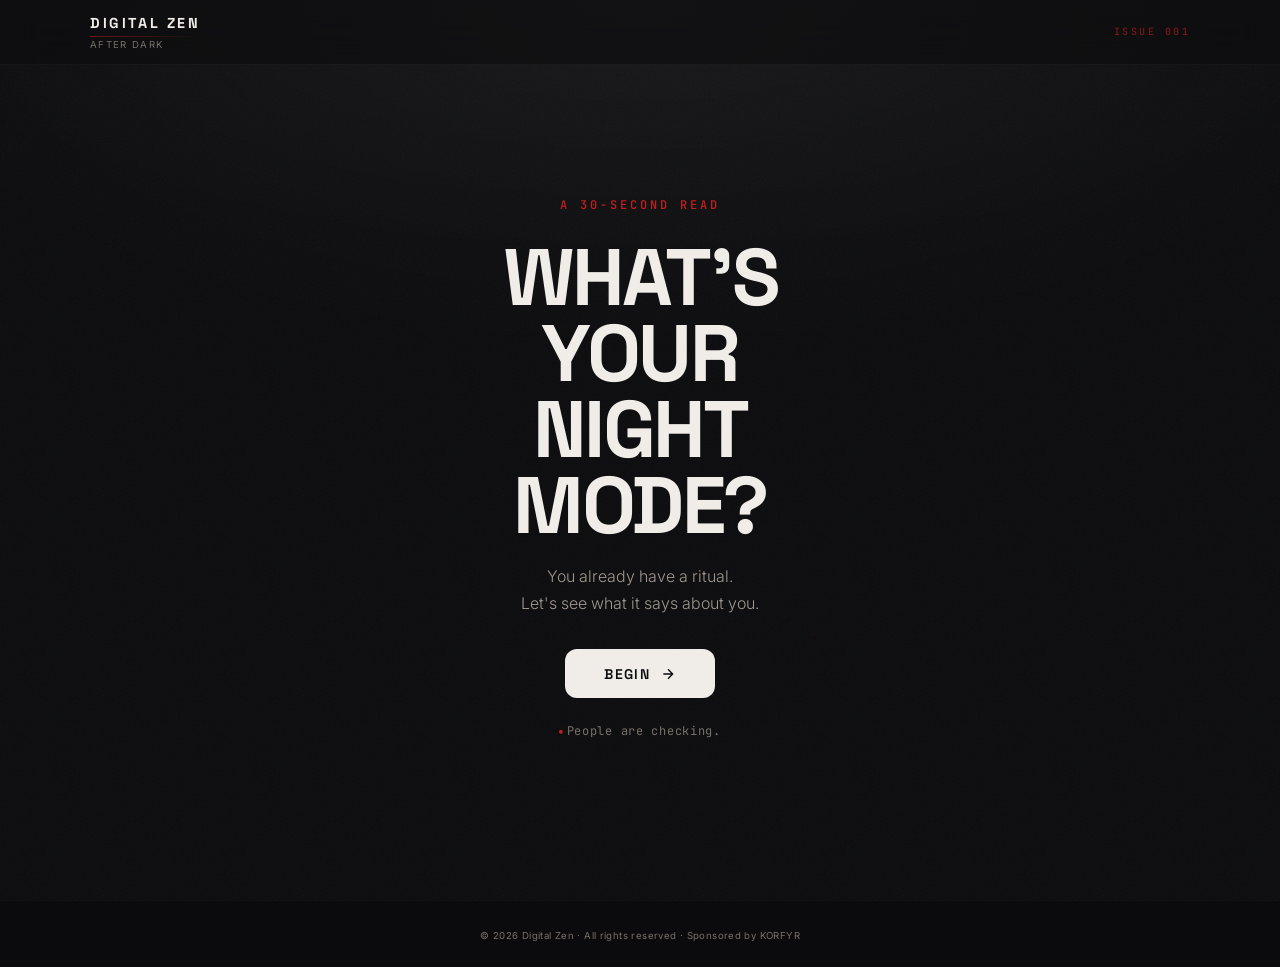
==== index.html @ a6d0026f "Fix missing Begin button on reset and center result body text Bug 1 (Begin button disappears): Click" ====
<!DOCTYPE html>
<html lang="en">
<head>
  <meta charset="UTF-8" />
  <meta name="viewport" content="width=device-width, initial-scale=1.0" />
  <title>Digital Zen — What's Your Night Mode?</title>
  <meta name="description" content="A 30-second read. You already have a ritual. Let's see what it says about you." />
  <meta name="robots" content="index, follow" />

  <meta property="og:title" content="What's Your Night Mode?" />
  <meta property="og:description" content="A 30-second read. You already have a ritual. Let's see what it says about you." />
  <meta property="og:url" content="https://digitalzen.cloud" />
  <meta property="og:type" content="website" />
  <meta property="og:image" content="https://digitalzen.cloud/og-image.png" />
  <meta property="og:image:width" content="1200" />
  <meta property="og:image:height" content="630" />
  <meta property="og:image:type" content="image/png" />
  <meta property="og:site_name" content="Digital Zen" />

  <meta name="twitter:card" content="summary_large_image" />
  <meta name="twitter:title" content="What's Your Night Mode?" />
  <meta name="twitter:description" content="A 30-second read." />
  <meta name="twitter:image" content="https://digitalzen.cloud/og-image.png" />

  <link rel="icon" type="image/svg+xml" href="favicon.svg" />

  <link rel="preconnect" href="https://fonts.googleapis.com" />
  <link rel="preconnect" href="https://fonts.gstatic.com" crossorigin />
  <link href="https://fonts.googleapis.com/css2?family=JetBrains+Mono:wght@400;500&family=Space+Grotesk:wght@400;500;600;700&family=Inter:wght@300;400;500;600&display=swap" rel="stylesheet" />

  <link rel="stylesheet" href="style.css?v=5" />
</head>
<body>

  <canvas id="ambientBg" class="ambient-canvas" aria-hidden="true"></canvas>
  <canvas id="particleBg" class="particle-canvas" aria-hidden="true"></canvas>

  <noscript>
    <div style="background:#0c0c0e;color:#f0ede8;min-height:100vh;display:flex;align-items:center;justify-content:center;flex-direction:column;font-family:sans-serif;text-align:center;padding:2rem;">
      <p style="font-size:0.6rem;letter-spacing:0.3em;text-transform:uppercase;color:rgba(196,30,30,0.7);margin-bottom:1.5rem;">A 30-Second Read</p>
      <h1 style="font-size:2.5rem;font-weight:700;line-height:1;margin-bottom:1rem;text-transform:uppercase;letter-spacing:-0.02em;">WHAT'S YOUR NIGHT MODE?</h1>
      <p style="color:#8a8680;font-size:0.9rem;">Please enable JavaScript to take the quiz.</p>
    </div>
  </noscript>

  <!-- Nav -->
  <nav class="nav" role="banner">
    <div class="nav__inner">
      <a class="nav__brand" id="navBrand" href="#" aria-label="Restart quiz">
        <span class="nav__logo">DIGITAL ZEN</span>
        <span class="nav__tagline">After Dark</span>
      </a>
      <span class="nav__issue">Issue 001</span>
    </div>
  </nav>

  <!-- Sticky result header (outside quiz to avoid transform containing block) -->
  <div class="result-sticky" id="resultSticky" aria-hidden="true">
    <span class="result-sticky__name" id="stickyName"></span>
    <button class="result-sticky__share" id="stickyShare" type="button" aria-label="Share">
      <svg width="14" height="14" viewBox="0 0 24 24" fill="none" stroke="currentColor" stroke-width="2"><path d="M4 12v8a2 2 0 002 2h12a2 2 0 002-2v-8"/><polyline points="16 6 12 2 8 6"/><line x1="12" y1="2" x2="12" y2="15"/></svg>
    </button>
  </div>

  <!-- Quiz Container -->
  <main class="quiz" id="quiz">

    <!-- Boot scan-line (fires on BEGIN / FIND OUT transition) -->
    <div class="scan-line" id="scanLine" aria-hidden="true"></div>

    <!-- KORFYR shutdown overlay (fades to black on outbound click) -->
    <div class="korfyr-shutdown" id="korfyrShutdown" aria-hidden="true"></div>

    <!-- Friend Splash -->
    <section class="screen screen--splash" data-screen="splash">
      <div class="screen__ambient screen__ambient--splash" aria-hidden="true"></div>
      <div class="splash__rings" aria-hidden="true">
        <div class="splash__ring splash__ring--1"></div>
        <div class="splash__ring splash__ring--2"></div>
        <div class="splash__ring splash__ring--3"></div>
      </div>
      <div class="screen__inner">
        <span class="screen__label">Your friend's result</span>
        <span class="splash__freq-tag" id="splashFreqTag"></span>
        <h2 class="splash__archetype" id="splashArchetype">The Architect</h2>
        <span class="splash__rarity" id="splashRarity"></span>
        <p class="splash__sub">What's <em>yours</em>?</p>
        <button class="btn btn--primary btn--pulse" id="splashBtn" type="button">
          <span>Find Out</span>
          <svg width="16" height="16" viewBox="0 0 24 24" fill="none" stroke="currentColor" stroke-width="2" aria-hidden="true"><path d="M5 12h14M12 5l7 7-7 7"/></svg>
        </button>
      </div>
    </section>

    <!-- Intro Screen -->
    <section class="screen screen--intro active" data-screen="intro">
      <div class="screen__ambient" aria-hidden="true"></div>
      <div class="screen__inner">
        <span class="screen__label">A 30-Second Read</span>
        <h1 class="screen__title">WHAT'S YOUR<br />NIGHT MODE?</h1>
        <p class="screen__subtitle">
          You already have a ritual.<br />
          Let's see what it says about you.
        </p>
        <button class="btn btn--primary btn--pulse" id="startBtn" type="button">
          <span>Begin</span>
          <svg width="16" height="16" viewBox="0 0 24 24" fill="none" stroke="currentColor" stroke-width="2" aria-hidden="true"><path d="M5 12h14M12 5l7 7-7 7"/></svg>
        </button>
        <span class="screen__proof">People are checking.</span>
      </div>
    </section>

    <!-- Q1 -->
    <section class="screen screen--q" data-screen="q1">
      <div class="screen__ambient screen__ambient--q1" aria-hidden="true"></div>
      <div class="screen__inner">
        <div class="progress" aria-label="Question 1 of 4">
          <div class="progress__bar"><div class="progress__fill" style="width: 25%"></div></div>
          <span class="progress__label">1 / 4</span>
        </div>
        <h2 class="question">When does your night start?</h2>
        <div class="options" data-question="hour">
          <button class="option" data-trait="precision" type="button">
            <span class="option__text">10 PM</span>
            <span class="option__sub">Early. Deliberate.</span>
          </button>
          <button class="option" data-trait="stillness" type="button">
            <span class="option__text">Midnight</span>
            <span class="option__sub">When the clock resets.</span>
          </button>
          <button class="option" data-trait="kinetic" type="button">
            <span class="option__text">2 AM</span>
            <span class="option__sub">When everyone else is done.</span>
          </button>
          <button class="option" data-trait="generative" type="button">
            <span class="option__text">When something shifts</span>
            <span class="option__sub">No schedule. Just instinct.</span>
          </button>
        </div>
      </div>
    </section>

    <!-- Q2 -->
    <section class="screen screen--q" data-screen="q2">
      <div class="screen__ambient screen__ambient--q2" aria-hidden="true"></div>
      <div class="screen__inner">
        <div class="progress" aria-label="Question 2 of 4">
          <button class="back-btn" type="button" aria-label="Go back">
            <svg width="14" height="14" viewBox="0 0 24 24" fill="none" stroke="currentColor" stroke-width="2"><path d="M19 12H5M12 19l-7-7 7-7"/></svg>
          </button>
          <div class="progress__bar"><div class="progress__fill" style="width: 50%"></div></div>
          <span class="progress__label">2 / 4</span>
        </div>
        <h2 class="question">Pick your setting.</h2>
        <div class="options" data-question="setting">
          <button class="option" data-trait="precision" type="button">
            <span class="option__text">Headphones. Door locked.</span>
            <span class="option__sub">Control the inputs.</span>
          </button>
          <button class="option" data-trait="stillness" type="button">
            <span class="option__text">Outside. Just the air.</span>
            <span class="option__sub">Nothing between you and it.</span>
          </button>
          <button class="option" data-trait="kinetic" type="button">
            <span class="option__text">Moving. Doesn't matter where.</span>
            <span class="option__sub">Stillness isn't the move.</span>
          </button>
          <button class="option" data-trait="generative" type="button">
            <span class="option__text">Counter. Hands busy.</span>
            <span class="option__sub">You think by making.</span>
          </button>
        </div>
      </div>
    </section>

    <!-- Q3 -->
    <section class="screen screen--q" data-screen="q3">
      <div class="screen__ambient screen__ambient--q3" aria-hidden="true"></div>
      <div class="screen__inner">
        <div class="progress" aria-label="Question 3 of 4">
          <button class="back-btn" type="button" aria-label="Go back">
            <svg width="14" height="14" viewBox="0 0 24 24" fill="none" stroke="currentColor" stroke-width="2"><path d="M19 12H5M12 19l-7-7 7-7"/></svg>
          </button>
          <div class="progress__bar"><div class="progress__fill" style="width: 75%"></div></div>
          <span class="progress__label">3 / 4</span>
        </div>
        <h2 class="question">What anchors your ritual?</h2>
        <div class="options" data-question="driver">
          <button class="option" data-trait="precision" type="button">
            <span class="option__text">The thing you chose before the night started.</span>
            <span class="option__sub">It wasn't random.</span>
          </button>
          <button class="option" data-trait="generative" type="button">
            <span class="option__text">Something in your hands.</span>
            <span class="option__sub">Physical. Grounding.</span>
          </button>
          <button class="option" data-trait="stillness" type="button">
            <span class="option__text">The first moment alone.</span>
            <span class="option__sub">That's when it starts.</span>
          </button>
          <button class="option" data-trait="kinetic" type="button">
            <span class="option__text">Nothing. Just the moment.</span>
            <span class="option__sub">You are the ritual.</span>
          </button>
        </div>
      </div>
    </section>

    <!-- Q4 -->
    <section class="screen screen--q" data-screen="q4">
      <div class="screen__ambient screen__ambient--q4" aria-hidden="true"></div>
      <div class="screen__inner">
        <div class="progress" aria-label="Question 4 of 4">
          <button class="back-btn" type="button" aria-label="Go back">
            <svg width="14" height="14" viewBox="0 0 24 24" fill="none" stroke="currentColor" stroke-width="2"><path d="M19 12H5M12 19l-7-7 7-7"/></svg>
          </button>
          <div class="progress__bar"><div class="progress__fill" style="width: 100%"></div></div>
          <span class="progress__label">4 / 4</span>
        </div>
        <h2 class="question">What stays with you?</h2>
        <div class="options" data-question="stays">
          <button class="option" data-trait="precision" type="button">
            <span class="option__text">The album you picked perfectly.</span>
            <span class="option__sub">Not a single skip.</span>
          </button>
          <button class="option" data-trait="stillness" type="button">
            <span class="option__text">The moment before you went back in.</span>
            <span class="option__sub">That was the whole point.</span>
          </button>
          <button class="option" data-trait="kinetic" type="button">
            <span class="option__text">The road. No destination.</span>
            <span class="option__sub">You still don't know where you went.</span>
          </button>
          <button class="option" data-trait="generative" type="button">
            <span class="option__text">The thing you made at 2 AM.</span>
            <span class="option__sub">Nobody asked for it.</span>
          </button>
        </div>
      </div>
    </section>

    <!-- Analyzing Interstitial -->
    <section class="screen screen--analyzing" data-screen="analyzing">
      <div class="screen__ambient" aria-hidden="true"></div>
      <div class="analyzing" id="analyzingRoot">
        <div class="az__phase az__phase--scan" id="azPhaseScan">
          <span class="az__pct" id="azPct">0</span>
          <div class="az__bar"><div class="az__bar-fill" id="azBarFill"></div></div>
          <span class="az__status" id="azStatus">Reading frequency</span>
        </div>
        <div class="az__phase az__phase--traits" id="azPhaseTraits">
          <div class="az__trait-grid" id="azTraitGrid"></div>
        </div>
        <div class="az__phase az__phase--lock" id="azPhaseLock">
          <span class="az__lock-label">Match found</span>
          <span class="az__lock-name" id="azLockName"></span>
        </div>
      </div>
    </section>

    <!-- Result Screen -->
    <section class="screen screen--result" data-screen="result">
      <div class="screen__ambient screen__ambient--result" aria-hidden="true"></div>
      <div class="result">
        <div class="result__reveal">
          <span class="result__label">Your Night Mode</span>
          <h2 class="result__archetype" id="resultArchetype"></h2>
          <div class="result__freq-tag" id="resultFreqTag"></div>
          <div class="result__freq">
            <span class="result__freq-label">Frequency</span>
            <div class="result__freq-bar"><div class="result__freq-fill" id="resultFreq"></div></div>
          </div>
        </div>

        <div class="result__share">
          <!-- Enhancement 1: Animated share preview mockup — plays briefly then fades -->
          <div class="share-preview" id="sharePreview" aria-hidden="true">
            <div class="share-preview__card">
              <div class="share-preview__img" id="sharePreviewImg"></div>
              <div class="share-preview__meta">
                <span class="share-preview__title" id="sharePreviewTitle"></span>
                <span class="share-preview__url">digitalzen.cloud</span>
              </div>
            </div>
          </div>

          <!-- Rarity above button — psychological primer: exclusivity primes the share impulse -->
          <span class="result__rarity" id="resultRarity"></span>
          <span class="result__rarity-basis" id="rarityBasis"></span>
          <p class="result__comparison" id="resultComparison"></p>

          <!-- Live share count — Enhancement 4, shown once > 500 shares -->
          <span class="result__share-count" id="shareCount"></span>
          <span class="result__share-social" id="shareSocialProof"></span>

          <!-- Primary share CTA -->
          <button class="btn btn--share" id="shareBtn" type="button">
            <svg width="16" height="16" viewBox="0 0 24 24" fill="none" stroke="currentColor" stroke-width="2" aria-hidden="true"><path d="M4 12v8a2 2 0 002 2h12a2 2 0 002-2v-8"/><polyline points="16 6 12 2 8 6"/><line x1="12" y1="2" x2="12" y2="15"/></svg>
            <span>Share Your Result</span>
          </button>

          <!-- Post-share feedback -->
          <span class="result__copied" id="copiedMsg">Copied. Send it.</span>
          <span class="result__nudge" id="shareNudge"></span>

          <!-- Platform shortcuts — one-tap to specific networks -->
          <div class="share__pills" id="sharePills">
            <a class="share__pill" id="shareX" href="#" target="_blank" rel="noopener noreferrer" aria-label="Share on X">
              <svg width="12" height="12" viewBox="0 0 24 24" fill="currentColor" aria-hidden="true"><path d="M18.244 2.25h3.308l-7.227 8.26 8.502 11.24H16.17l-4.714-6.231-5.401 6.231H2.744l7.73-8.835L1.254 2.25H8.08l4.253 5.622zm-1.161 17.52h1.833L7.084 4.126H5.117z"/></svg>
              <span>X</span>
            </a>
            <a class="share__pill" id="shareFb" href="#" target="_blank" rel="noopener noreferrer" aria-label="Share on Facebook">
              <svg width="12" height="12" viewBox="0 0 24 24" fill="currentColor" aria-hidden="true"><path d="M18 2h-3a5 5 0 00-5 5v3H7v4h3v8h4v-8h3l1-4h-4V7a1 1 0 011-1h3z"/></svg>
              <span>Facebook</span>
            </a>
            <!-- Enhancement 7: WhatsApp — rendered by JS on mobile only -->
            <a class="share__pill share__pill--wa" id="shareWa" href="#" target="_blank" rel="noopener noreferrer" aria-label="Share on WhatsApp" style="display:none">
              <svg width="12" height="12" viewBox="0 0 24 24" fill="currentColor" aria-hidden="true"><path d="M17.472 14.382c-.297-.149-1.758-.867-2.03-.967-.273-.099-.471-.148-.67.15-.197.297-.767.966-.94 1.164-.173.199-.347.223-.644.075-.297-.15-1.255-.463-2.39-1.475-.883-.788-1.48-1.761-1.653-2.059-.173-.297-.018-.458.13-.606.134-.133.298-.347.446-.52.149-.174.198-.298.298-.497.099-.198.05-.371-.025-.52-.075-.149-.669-1.612-.916-2.207-.242-.579-.487-.5-.669-.51-.173-.008-.371-.01-.57-.01-.198 0-.52.074-.792.372-.272.297-1.04 1.016-1.04 2.479 0 1.462 1.065 2.875 1.213 3.074.149.198 2.096 3.2 5.077 4.487.709.306 1.262.489 1.694.625.712.227 1.36.195 1.871.118.571-.085 1.758-.719 2.006-1.413.248-.694.248-1.289.173-1.413-.074-.124-.272-.198-.57-.347m-5.421 7.403h-.004a9.87 9.87 0 01-5.031-1.378l-.361-.214-3.741.982.998-3.648-.235-.374a9.86 9.86 0 01-1.51-5.26c.001-5.45 4.436-9.884 9.888-9.884 2.64 0 5.122 1.03 6.988 2.898a9.825 9.825 0 012.893 6.994c-.003 5.45-4.437 9.884-9.885 9.884m8.413-18.297A11.815 11.815 0 0012.05 0C5.495 0 .16 5.335.157 11.892c0 2.096.547 4.142 1.588 5.945L.057 24l6.305-1.654a11.882 11.882 0 005.683 1.448h.005c6.554 0 11.89-5.335 11.893-11.893a11.821 11.821 0 00-3.48-8.413z"/></svg>
              <span>WhatsApp</span>
            </a>
            <button class="share__pill share__pill--copy" id="shareCopyPill" type="button" aria-label="Copy link">
              <svg width="12" height="12" viewBox="0 0 24 24" fill="none" stroke="currentColor" stroke-width="2" aria-hidden="true"><path d="M10 13a5 5 0 007.54.54l3-3a5 5 0 00-7.07-7.07l-1.72 1.71"/><path d="M14 11a5 5 0 00-7.54-.54l-3 3a5 5 0 007.07 7.07l1.71-1.71"/></svg>
              <span>Copy Link</span>
            </button>
          </div>
        </div>

        <div class="result__body" id="resultBody"></div>

        <div class="result__insight">
          <p id="resultInsight"></p>
        </div>

        <!-- KORFYR Curiosity Block -->
        <div class="korfyr">
          <div class="korfyr__divider" aria-hidden="true"></div>
          <p class="korfyr__bridge" id="korfyrBridge"></p>
          <p class="korfyr__wordmark">KORFYR</p>
          <p class="korfyr__intrigue">We made something for people on your frequency. It's not what you'd expect.</p>
          <a href="https://www.korfyr.com?utm_source=digitalzen&utm_medium=quiz&utm_campaign=nightmode" class="btn btn--korfyr">
            <span>See What We Built</span>
            <svg width="16" height="16" viewBox="0 0 24 24" fill="none" stroke="currentColor" stroke-width="2" aria-hidden="true"><path d="M5 12h14M12 5l7 7-7 7"/></svg>
          </a>
        </div>

        <p class="capture__primer">Brought to you by someone who gets it.</p>

        <!-- Email Capture (below KORFYR — captures engaged users after primary conversion) -->
        <div class="capture">
          <div class="capture__divider" aria-hidden="true"></div>
          <p class="capture__text">Want to know when something drops for your frequency?</p>
          <span class="capture__note">No spam. Just signal.</span>
          <form class="capture__form" id="captureForm">
            <div class="capture__input-wrap">
              <input
                type="email"
                class="capture__input"
                id="captureEmail"
                placeholder="Your email"
                required
                autocomplete="email"
                aria-label="Email address"
              />
              <button type="submit" class="btn btn--capture">I'm in</button>
            </div>
            <label class="capture__consent">
              <input type="checkbox" id="captureConsent" class="capture__checkbox" />
              <span class="capture__consent-text">I agree to receive emails from <strong>KORFYR</strong>, the sponsor of this experience. You can unsubscribe anytime.</span>
            </label>
            <p class="capture__why" id="captureWhy"></p>
            <span class="capture__error" id="captureError"></span>
          </form>
          <div class="capture__success" id="captureSuccess">
            <span class="capture__check">&#10003;</span>
            <span>You're in. Stay tuned.</span>
          </div>
        </div>

        <p class="retake-link" id="retakeLink" style="display:none"><a href="#">Take it again &rarr;</a></p>
      </div>
    </section>

  </main>

  <footer class="footer">
    <div class="footer__inner">
      <span class="footer__copy">&copy; 2026 Digital Zen &middot; All rights reserved &middot; Sponsored by KORFYR</span>
    </div>
  </footer>

  <script src="script.js?v=5"></script>
</body>
</html>
---- style.css ----
/* ============================================
   Digital Zen — What's Your Night Mode?
   Tech-forward / device UI aesthetic
   ============================================ */

:root {
  --bg: #0c0c0e;
  --bg-card: #141416;
  --bg-elevated: #1a1a1e;

  --text: #f0ede8;
  --text-secondary: #a09890;   /* was #8a8680 — raised to 5.2:1 contrast */
  --text-muted: #787068;       /* was #4a4640 — raised to 4.5:1 contrast */

  --red: #c41e1e;
  --red-warm: #e85d3a;
  --red-glow: rgba(196, 30, 30, 0.15);
  --blue: #2a6fff;
  --blue-glow: rgba(42, 111, 255, 0.1);

  --border: rgba(255, 255, 255, 0.08);
  --border-hover: rgba(255, 255, 255, 0.16);
  --border-active: rgba(196, 30, 30, 0.4);

  --font-display: 'Space Grotesk', sans-serif;
  --font-body: 'Inter', -apple-system, sans-serif;
  --font-mono: 'JetBrains Mono', 'SF Mono', 'Fira Code', monospace;

  --ease: cubic-bezier(0.16, 1, 0.3, 1);
  --radius: 12px;
}

/* ---- Reset ---- */
*, *::before, *::after { margin: 0; padding: 0; box-sizing: border-box; }
html {
  -webkit-font-smoothing: antialiased;
  background-color: var(--bg);
}
body {
  font-family: var(--font-body);
  background-color: transparent;
  color: var(--text);
  line-height: 1.6;
  overflow-x: hidden;
  overscroll-behavior: none;
  background-image:
    url("data:image/svg+xml,%3Csvg xmlns='http://www.w3.org/2000/svg' width='200' height='200'%3E%3Cfilter id='n'%3E%3CfeTurbulence type='fractalNoise' baseFrequency='0.8' numOctaves='4' stitchTiles='stitch'/%3E%3C/filter%3E%3Crect width='100%25' height='100%25' filter='url(%23n)' opacity='0.04'/%3E%3C/svg%3E"),
    radial-gradient(ellipse 80% 50% at 50% 0%,
      rgba(255, 255, 255, 0.04) 0%,
      rgba(255, 255, 255, 0.025) 20%,
      rgba(255, 255, 255, 0.015) 40%,
      rgba(255, 255, 255, 0.006) 60%,
      transparent 80%);
  background-attachment: fixed;
  font-style: normal;
}
a { color: inherit; text-decoration: none; }
button { cursor: pointer; border: none; background: none; font-family: inherit; color: inherit; }
input { font-family: inherit; }

/* Kill all italics globally except result insight quote */
em, i, cite { font-style: normal; }
.result__insight p { font-style: italic; }

/* ---- Nav ---- */
.nav {
  position: fixed;
  top: 0; left: 0; right: 0;
  z-index: 100;
  padding: 0.75rem 1.5rem;
  background: rgba(12, 12, 14, 0.6);
  backdrop-filter: blur(20px);
  -webkit-backdrop-filter: blur(20px);
  border-bottom: 1px solid rgba(255, 255, 255, 0.04);
}
.nav__inner {
  max-width: 1100px; margin: 0 auto;
  display: flex; align-items: center; justify-content: space-between;
}
.nav__brand {
  display: flex; flex-direction: column; gap: 2px;
  text-decoration: none; cursor: pointer;
  transition: opacity 0.3s var(--ease);
}
.nav__brand:hover { opacity: 0.8; }
.nav__brand:hover .nav__logo { animation: logoGlitch 0.4s ease-out; }
.nav__logo {
  font-family: var(--font-display);
  font-size: 0.9rem; font-weight: 700;
  letter-spacing: 0.18em; color: var(--text);
  position: relative;
  animation: logoPulse 4s ease-in-out infinite;
}
.nav__logo::after {
  content: '';
  position: absolute;
  bottom: -2px; left: 0;
  width: 100%; height: 1.5px;
  background: linear-gradient(90deg, var(--red), transparent);
  opacity: 0.5;
  animation: logoScan 3s ease-in-out infinite;
}
.nav__tagline {
  font-size: 0.6rem; font-weight: 400;
  letter-spacing: 0.14em; text-transform: uppercase;
  color: var(--text-muted);
}
@keyframes logoPulse {
  0%, 100% { text-shadow: 0 0 0 transparent; }
  50% { text-shadow: 0 0 8px rgba(196, 30, 30, 0.15); }
}
@keyframes logoScan {
  0%, 100% { transform: scaleX(0); transform-origin: left; }
  40% { transform: scaleX(1); transform-origin: left; }
  60% { transform: scaleX(1); transform-origin: right; }
  100% { transform: scaleX(0); transform-origin: right; }
}
@keyframes logoGlitch {
  0% { transform: translate(0); }
  20% { transform: translate(-1px, 1px); }
  40% { transform: translate(1px, -1px); }
  60% { transform: translate(-1px, 0); }
  80% { transform: translate(1px, 0); }
  100% { transform: translate(0); }
}
.nav__issue {
  font-family: var(--font-mono);
  font-size: 0.625rem; font-weight: 500;
  letter-spacing: 0.25em; text-transform: uppercase;
  color: var(--red); opacity: 0.6;
}

/* ============================================
   Screens — centered in viewport
   ============================================ */
.quiz {
  position: relative; z-index: 2;
  --vignette: 0;
}
/* Progressive vignette — edges darken as quiz deepens */
.quiz::after {
  content: '';
  position: fixed;
  inset: 0;
  pointer-events: none;
  z-index: 0;
  background: radial-gradient(ellipse 75% 75% at 50% 50%,
    transparent 40%,
    rgba(0, 0, 0, var(--vignette)) 100%);
  transition: background 1.5s ease;
}

.screen {
  min-height: 100vh; min-height: 100dvh;
  display: none;
  flex-direction: column;
  align-items: center; justify-content: center;
  position: relative; overflow: hidden;
  padding: 3.5rem 1.25rem 1.5rem; /* top accounts for fixed nav */
}
.screen.active { display: flex; }

.screen--result {
  justify-content: flex-start;
  padding-top: 5.5rem;
}
.screen--splash {
  padding-top: 5.5rem;
}
@media (max-width: 768px) {
  .screen--result,
  .screen--splash {
    padding-top: 85px !important; /* 65px nav + 20px breathing room */
  }
}

.screen__inner {
  position: relative; z-index: 2;
  width: 100%; max-width: 480px;
  padding: 0 0.5rem;
  text-align: center;
}

/* Ambient per screen — clean single gradient from top */
.screen__ambient {
  position: absolute; inset: 0;
  pointer-events: none;
  background: radial-gradient(ellipse 80% 40% at 50% 0%,
    rgba(255, 255, 255, 0.025) 0%,
    rgba(255, 255, 255, 0.015) 25%,
    rgba(255, 255, 255, 0.006) 50%,
    transparent 75%);
}

/* ---- Screen transitions (fast, linear) ---- */
.screen {
  opacity: 0;
}
.screen.active {
  opacity: 1;
}
.screen.fade-out {
  opacity: 0;
  transform: translateY(-8px);
  transition: opacity 150ms linear, transform 150ms linear;
}
.screen.fade-in {
  opacity: 0;
  transform: translateY(8px);
}
.screen.fade-in.active {
  opacity: 1;
  transform: translateY(0);
  transition: opacity 150ms linear, transform 150ms linear;
}

/* ---- Intro / Splash — boot sequence ---- */
.screen__label {
  display: inline-block;
  font-family: var(--font-mono);
  font-size: 0.75rem; font-weight: 500;
  letter-spacing: 0.25em; text-transform: uppercase;
  color: var(--red);
  margin-bottom: 1.5rem;
  opacity: 0; animation: clipReveal 0.3s linear 0.2s forwards;
}
.screen__title {
  font-family: var(--font-display);
  font-size: clamp(2.8rem, 9vw, 5rem);
  font-weight: 700; line-height: 0.95;
  letter-spacing: -0.03em;
  text-transform: uppercase;
  margin-bottom: 1.25rem;
  opacity: 0; animation: clipReveal 0.4s linear 0.4s forwards;
}
.screen__subtitle {
  font-size: clamp(0.88rem, 2.2vw, 1rem);
  font-weight: 300;
  line-height: 1.7; color: var(--text-secondary);
  margin-bottom: 2rem;
  opacity: 0; animation: clipReveal 0.3s linear 0.65s forwards;
}
.screen__proof {
  display: block;
  font-family: var(--font-mono);
  font-size: 0.75rem; font-weight: 400;
  letter-spacing: 0.06em;
  color: var(--text-muted);
  margin-top: 1.5rem;
  opacity: 0; animation: clipReveal 0.3s linear 1.2s forwards;
}

/* Splash — themed to friend's archetype */
.screen--splash {
  --splash-color: 196, 30, 30;
}
.screen--splash .screen__label {
  font-size: 0.8rem;
  letter-spacing: 0.3em;
  margin-bottom: 1rem;
}
.screen__ambient--splash {
  background: radial-gradient(ellipse 70% 60% at 50% 45%,
    rgba(var(--splash-color), 0.1) 0%,
    transparent 70%);
  animation: splashAmbPulse 3s ease-in-out infinite;
}
@keyframes splashAmbPulse {
  0%, 100% { opacity: 0.5; transform: scale(0.95); }
  50%       { opacity: 1;   transform: scale(1.05); }
}

/* Concentric rings — centered on content area */
.splash__rings {
  position: absolute;
  top: 45%; left: 50%;
  transform: translate(-50%, -50%);
  width: 0; height: 0;
  z-index: 1;
}
.splash__ring {
  position: absolute;
  border-radius: 50%;
  border: 1px solid rgba(var(--splash-color), 0.1);
  top: 50%; left: 50%;
  transform: translate(-50%, -50%);
}
.splash__ring--1 {
  width: 280px; height: 280px;
  animation: splashRing 6s linear infinite;
}
.splash__ring--2 {
  width: 450px; height: 450px;
  border-color: rgba(var(--splash-color), 0.06);
  animation: splashRing 8s linear infinite reverse;
}
.splash__ring--3 {
  width: 650px; height: 650px;
  border-color: rgba(var(--splash-color), 0.03);
  animation: splashRing 12s linear infinite;
}
@keyframes splashRing {
  from { transform: translate(-50%, -50%) rotate(0deg); }
  to   { transform: translate(-50%, -50%) rotate(360deg); }
}
.splash__ring--1 { border-top-width: 2px; }
.splash__ring--2 { border-left-width: 2px; }
.splash__ring--3 { border-bottom-width: 2px; }

.splash__freq-tag {
  display: block;
  font-family: var(--font-mono);
  font-size: 0.85rem; font-weight: 500;
  letter-spacing: 0.2em; text-transform: uppercase;
  color: rgba(var(--splash-color), 0.85);
  margin-bottom: 1rem;
  opacity: 0;
  animation: clipReveal 0.3s linear 0.3s forwards;
}

.splash__archetype {
  font-family: var(--font-display);
  font-size: clamp(3rem, 10vw, 5.5rem);
  font-weight: 700; line-height: 1;
  text-transform: uppercase;
  letter-spacing: -0.02em;
  margin-bottom: 1.25rem;
  text-shadow: 0 0 60px rgba(var(--splash-color), 0.35),
               0 0 120px rgba(var(--splash-color), 0.12);
  animation: splashNameReveal 0.6s var(--ease) 0.2s both;
}
@keyframes splashNameReveal {
  from { opacity: 0; transform: scale(0.9) translateY(10px); }
  to   { opacity: 1; transform: scale(1) translateY(0); }
}

.splash__sub {
  font-size: clamp(1.1rem, 2.5vw, 1.35rem); font-weight: 300;
  color: var(--text-secondary);
  margin-bottom: 2.5rem;
}
.splash__sub em { color: var(--red); font-style: normal; font-weight: 500; }

/* ---- Buttons — sharp, device-like ---- */
.btn--primary {
  display: inline-flex;
  align-items: center; gap: 0.6rem;
  padding: 0.9rem 2.4rem;
  background: var(--text);
  color: var(--bg);
  border-radius: var(--radius);
  font-family: var(--font-display);
  font-size: 0.875rem; font-weight: 600;
  letter-spacing: 0.1em; text-transform: uppercase;
  transition: all 150ms linear;
  border: 1px solid transparent;
  opacity: 0; animation: clipReveal 0.3s linear 0.9s forwards;
}
.btn--primary svg { stroke: var(--bg); }
.btn--primary:hover {
  background: #fff;
  box-shadow: 0 0 20px rgba(240, 237, 232, 0.1);
}

.btn--pulse {
  animation: clipReveal 0.3s linear 0.9s forwards;
}

/* ---- Progress ---- */
.progress {
  display: flex; align-items: center; gap: 0.75rem;
  justify-content: center;
  margin-bottom: 1.75rem;
}
.progress__bar {
  width: 100px; height: 3px;
  background: rgba(255, 255, 255, 0.06);
  border-radius: var(--radius); overflow: hidden;
}
.progress__fill {
  position: relative;
  height: 100%;
  background: var(--red);
  box-shadow: 0 0 8px rgba(196, 30, 30, 0.5);
  border-radius: var(--radius);
  transition: width 0.4s cubic-bezier(0.4, 0, 0.2, 1);
}
/* Pulse when a new question appears */
.screen.active .progress__fill {
  animation: barPulse 0.8s ease-out;
}
@keyframes barPulse {
  0%  { box-shadow: 0 0 18px rgba(196, 30, 30, 0.9), 0 0 40px rgba(196, 30, 30, 0.3); }
  100%{ box-shadow: 0 0 8px rgba(196, 30, 30, 0.5); }
}
.progress__label {
  font-family: var(--font-mono);
  font-size: 0.75rem; letter-spacing: 0.15em;
  color: var(--text-muted);
}

/* ---- Question ---- */
.question {
  font-family: var(--font-display);
  font-size: clamp(1.6rem, 5.5vw, 2.4rem);
  font-weight: 700; line-height: 1.15;
  margin-bottom: 1.5rem;
}

/* ---- Options ---- */
.options {
  display: flex; flex-direction: column;
  gap: 0.6rem;
}
.option {
  display: flex; flex-direction: column; gap: 0.15rem;
  padding: 0.8rem 1.15rem;
  border: 1px solid var(--border);
  border-radius: var(--radius);
  background: var(--bg-card);
  text-align: left;
  transition: all 100ms linear;
  box-shadow: inset 3px 0 0 transparent;
  min-height: 56px;
  position: relative;
  overflow: hidden;
}
.option::after {
  content: '';
  position: absolute;
  top: 0; left: -100%; right: 100%; bottom: 0;
  background: linear-gradient(90deg, transparent, rgba(196, 30, 30, 0.12), transparent);
  transition: none;
  pointer-events: none;
}
@media (hover: hover) {
  .option:hover {
    background: var(--bg-elevated);
    box-shadow: inset 3px 0 0 var(--red);
  }
}
/* Prevent stuck hover on touch devices (first option red border bias) */
@media (hover: none) {
  .option:hover {
    background: var(--bg-card);
    box-shadow: inset 3px 0 0 transparent;
  }
}
.option:active { transform: scale(0.98); }
.option.selected {
  border-color: var(--border-active);
  box-shadow: inset 3px 0 0 var(--red);
  background: rgba(196, 30, 30, 0.08);
  transform: scale(0.98);
  transition: all 100ms linear;
}
.option.selected::after {
  animation: scanFlash 0.3s linear forwards;
}
.option__text {
  font-family: var(--font-display);
  font-size: 1rem; font-weight: 500; line-height: 1.3;
}
.option__sub {
  font-size: 0.75rem; color: var(--text-muted);
  font-weight: 300; letter-spacing: 0.02em;
  line-height: 1.4;
}

/* ============================================
   Result Screen — staggered reveal
   ============================================ */
.result {
  position: relative; z-index: 2;
  width: 100%; max-width: 500px;
  margin: 0 auto;
  padding: 80px 0.5rem 0;
}

/* ─── Sticky archetype header ─── */
.result-sticky {
  position: fixed;
  top: 0;
  left: 0;
  right: 0;
  z-index: 100;
  display: flex;
  align-items: center;
  justify-content: space-between;
  height: 34px;
  padding: 0 1rem;
  background: rgba(12, 12, 14, 0.88);
  backdrop-filter: blur(8px);
  -webkit-backdrop-filter: blur(8px);
  border-bottom: 1px solid rgba(240, 237, 232, 0.06);
  opacity: 0;
  transform: translateY(-100%);
  transition: opacity 250ms ease, transform 250ms ease;
  pointer-events: none;
}
.result-sticky.visible {
  opacity: 1;
  transform: translateY(0);
  pointer-events: auto;
}
.result-sticky__name {
  font-family: var(--font-display);
  font-size: 0.82rem;
  font-weight: 600;
  letter-spacing: 0.1em;
  text-transform: uppercase;
  color: var(--text);
  cursor: pointer;
}
.result-sticky__share {
  background: none;
  border: none;
  color: var(--text-secondary);
  cursor: pointer;
  padding: 4px;
  transition: color 150ms;
}
.result-sticky__share:hover {
  color: var(--text);
}

.result__reveal { text-align: center; margin-bottom: 1.5rem; }

.result__label {
  display: inline-block;
  font-family: var(--font-mono);
  font-size: 0.875rem; font-weight: 500;
  letter-spacing: 0.3em; text-transform: uppercase;
  color: var(--red);
  margin-bottom: 1.25rem;
  opacity: 0;
}
.screen--result.active .result__label {
  animation: clipReveal 0.2s linear 0.2s forwards;
}

.result__archetype {
  font-family: var(--font-display);
  font-size: clamp(2.2rem, 7.5vw, 3.5rem);
  font-weight: 700; line-height: 1;
  text-transform: uppercase;
  letter-spacing: -0.02em;
  margin-bottom: 0.75rem;
  opacity: 0;
}
.screen--result.active .result__archetype {
  animation: flickerIn 0.6s linear 0.4s forwards;
}

.result__freq-tag {
  font-family: var(--font-mono);
  font-size: 0.82rem; font-weight: 500;
  letter-spacing: 0.12em; text-transform: uppercase;
  color: var(--text-secondary);
  margin-bottom: 1.25rem;
  opacity: 0;
}
.screen--result.active .result__freq-tag {
  animation: clipReveal 0.2s linear 0.8s forwards;
}

/* Frequency bar */
.result__freq {
  display: flex; align-items: center; justify-content: center;
  gap: 0.75rem;
  opacity: 0;
}
.screen--result.active .result__freq {
  animation: clipReveal 0.2s linear 0.8s forwards;
}
.result__freq-label {
  font-family: var(--font-mono);
  font-size: 0.72rem; letter-spacing: 0.15em;
  text-transform: uppercase; color: var(--text-muted);
}
.result__freq-bar {
  width: 100px; height: 3px;
  background: rgba(255, 255, 255, 0.06);
  border-radius: var(--radius); overflow: hidden;
}
.result__freq-fill {
  height: 100%; width: 0%;
  background: var(--red);
  box-shadow: 0 0 8px rgba(196, 30, 30, 0.4);
  border-radius: var(--radius);
}
.screen--result.active .result__freq-fill {
  animation: barFill 0.6s linear 1s forwards;
}

/* Body — left-aligned, staggered paragraphs */
.result__body {
  text-align: left;
  padding: 1.25rem 0;
}
.result__body p {
  font-size: 1rem; font-weight: 300;
  line-height: 1.8; color: var(--text-secondary);
  max-width: 420px;
  margin-left: auto; margin-right: auto;
  opacity: 0;
}
.result__body p + p { margin-top: 0.75rem; }
/* Stagger set via JS inline style --delay */
.screen--result.active .result__body p {
  animation: clipReveal 0.2s linear var(--delay, 1.2s) forwards;
}

/* Insight */
.result__insight {
  text-align: center;
  padding: 0.75rem 0 1.25rem;
  opacity: 0;
}
.screen--result.active .result__insight {
  animation: clipReveal 0.2s linear var(--delay-insight, 1.8s) forwards;
}
.result__insight p {
  font-family: var(--font-display);
  font-size: 1rem; font-weight: 500;
  line-height: 1.8; color: var(--text-muted);
  max-width: 360px; margin: 0 auto;
}

/* ─── Share section ─── */
.result__share {
  text-align: center;
  margin-bottom: 1.5rem;
  opacity: 0;
}
.screen--result.active .result__share {
  animation: shareEnter 0.35s cubic-bezier(0.16, 1, 0.3, 1) var(--delay-share, 2s) both;
}
@keyframes shareEnter {
  from { opacity: 0; transform: translateY(8px); }
  to   { opacity: 1; transform: translateY(0); }
}

/* Rarity above button — exclusivity priming */
.result__rarity {
  display: block;
  font-family: var(--font-mono);
  font-size: 0.875rem; font-weight: 400;
  letter-spacing: 0.06em;
  color: var(--text-muted);
  margin-bottom: 1rem;
}

/* Primary share CTA — visual hero, commands attention */
.btn--share {
  display: flex; align-items: center; justify-content: center; gap: 0.6rem;
  width: 100%; max-width: 300px;
  margin: 0 auto;
  padding: 0.9rem 1.5rem;
  border: 1px solid rgba(255, 255, 255, 0.2);
  border-radius: var(--radius);
  font-family: var(--font-display);
  font-size: 0.875rem; font-weight: 600;
  letter-spacing: 0.1em; text-transform: uppercase;
  color: var(--text);
  background: rgba(255, 255, 255, 0.05);
  position: relative;
  /* No overflow:hidden — it restricts touch hit-testing on iOS/iPadOS WebKit */
  touch-action: manipulation;
  transition: background 200ms ease, border-color 200ms ease, transform 80ms ease;
}
.btn--share:hover {
  background: rgba(255, 255, 255, 0.09);
  border-color: rgba(255, 255, 255, 0.32);
  transform: translateY(-1px);
}
.btn--share:active { transform: translateY(0); }

/* Shimmer via background-position — no overflow:hidden required */
.btn--share::after {
  content: '';
  position: absolute;
  inset: 0;
  border-radius: var(--radius);
  background: linear-gradient(
    105deg,
    transparent 25%,
    rgba(255, 255, 255, 0.09) 50%,
    transparent 75%
  );
  background-size: 300% 100%;
  background-position: 100% 0;
  pointer-events: none;
  opacity: 0;
  animation: shareShimmer 3.5s ease-in-out 1.8s infinite;
}
@keyframes shareShimmer {
  /* Bright spot sweeps left-to-right through the button */
  0%         { background-position: 100% 0; opacity: 0; }
  8%         { opacity: 1; }
  42%, 100%  { background-position: 0% 0;   opacity: 0; }
}

/* Outer ping ring — quest-objective pulse */
.btn--share::before {
  content: '';
  position: absolute;
  inset: -3px;
  border-radius: calc(var(--radius) + 3px);
  border: 1px solid rgba(255, 255, 255, 0.18);
  pointer-events: none;
  opacity: 0;
  animation: sharePingRing 2.8s cubic-bezier(0.16, 1, 0.3, 1) 1s infinite;
}
@keyframes sharePingRing {
  0%   { transform: scale(1);    opacity: 0; }
  12%  { opacity: 0.5; }
  100% { transform: scale(1.07); opacity: 0; }
}

/* Shared state — animations settle after user acts */
.btn--share.shared {
  border-color: rgba(255,255,255,0.1);
  color: var(--text-secondary);
}
.btn--share.shared::before,
.btn--share.shared::after { display: none; }

.result__copied {
  display: block;
  font-size: 0.75rem; color: var(--red);
  letter-spacing: 0.06em;
  margin-top: 0.5rem;
  opacity: 0;
  transform: translateY(5px);
  transition: opacity 350ms ease, transform 350ms cubic-bezier(0.16, 1, 0.3, 1);
}
.result__copied.show { opacity: 1; transform: translateY(0); }

.result__nudge {
  display: block;
  font-size: 0.82rem;
  color: var(--text-muted);
  opacity: 0;
  margin-top: 0.3rem;
  transition: opacity 600ms ease;
}
.result__nudge.show { opacity: 0.55; }

/* Platform share pills */
.share__pills {
  display: flex;
  justify-content: center;
  gap: 0.45rem;
  margin-top: 1rem;
  flex-wrap: wrap;
  opacity: 0;
  animation: shareEnter 0.3s cubic-bezier(0.16, 1, 0.3, 1) calc(var(--delay-share, 2s) + 0.25s) both;
}
.share__pill {
  display: inline-flex; align-items: center; gap: 0.3rem;
  padding: 0.32rem 0.72rem;
  border: 1px solid var(--border);
  border-radius: 20px;
  font-family: var(--font-body);
  font-size: 0.72rem; font-weight: 500;
  letter-spacing: 0.04em;
  color: var(--text-muted);
  text-decoration: none;
  background: none;
  cursor: pointer;
  transition: border-color 150ms ease, color 150ms ease, background 150ms ease;
}
.share__pill:hover {
  border-color: var(--border-hover);
  color: var(--text-secondary);
  background: rgba(255, 255, 255, 0.03);
}
.share__pill.copied {
  color: var(--red);
  border-color: rgba(196, 30, 30, 0.35);
}

/* ─── Capture primer ─── */
.capture__primer {
  font-size: 0.82rem;
  color: var(--text-muted);
  opacity: 0;
  text-align: center;
  margin-bottom: 0.75rem;
  letter-spacing: 0.02em;
}
.screen--result.active .capture__primer {
  animation: clipReveal 0.3s linear var(--delay-capture, 2.6s) forwards;
}

/* ============================================
   Email Capture — delayed entrance
   ============================================ */
.capture {
  padding: 1.5rem 1.25rem;
  opacity: 0;
  border: 1px solid rgba(255, 255, 255, 0.08);
  border-radius: var(--radius);
  background: rgba(255, 255, 255, 0.03);
  margin-top: 0.5rem;
}
.screen--result.active .capture {
  animation: clipReveal 0.3s linear var(--delay-capture, 2.6s) forwards;
}
.capture__divider {
  width: 40px; height: 2px;
  background: var(--red); opacity: 0.4;
  margin: 0 auto 1.5rem;
}
.capture__text {
  font-size: 0.95rem; color: var(--text-secondary);
  line-height: 1.8; text-align: center;
  font-weight: 300; margin-bottom: 1.25rem;
}
.capture__form { max-width: 380px; margin: 0 auto; }
.capture__input-wrap {
  display: flex; gap: 0;
  border: 1px solid var(--border);
  border-radius: var(--radius); overflow: hidden;
  transition: border-color 150ms linear;
}
.capture__input-wrap:focus-within { border-color: var(--border-active); }
.capture__input {
  flex: 1;
  padding: 0.85rem 1rem;
  background: transparent; border: none; outline: none;
  color: var(--text);
  font-size: 0.85rem; font-weight: 300;
  min-width: 0;
}
.capture__input::placeholder { color: var(--text-muted); }
.btn--capture {
  padding: 0.85rem 1.3rem;
  background: var(--text); color: var(--bg);
  border: none; border-left: 1px solid var(--border);
  font-family: var(--font-display);
  font-size: 0.875rem; font-weight: 600;
  letter-spacing: 0.1em; text-transform: uppercase;
  white-space: nowrap; transition: all 150ms linear;
}
.btn--capture:hover { background: #fff; }
.btn--capture.dimmed {
  opacity: 0.5;
  transition: opacity 200ms ease, transform 200ms ease;
}
.btn--capture.ready {
  opacity: 1;
  animation: captureReady 200ms ease forwards;
}
@keyframes captureReady {
  0%   { transform: scale(1); }
  50%  { transform: scale(1.02); }
  100% { transform: scale(1); }
}
.capture__consent {
  display: flex; align-items: flex-start; gap: 0.6rem;
  margin-top: 0.75rem; cursor: pointer;
}
.capture__checkbox {
  flex-shrink: 0; width: 16px; height: 16px;
  margin-top: 2px; accent-color: var(--red);
  cursor: pointer;
}
.capture__consent-text {
  font-size: 0.78rem; color: var(--text-muted);
  line-height: 1.7; letter-spacing: 0.02em;
}
.capture__consent-text strong { color: var(--text-secondary); }
.capture__consent.flash {
  animation: consentFlash 600ms ease;
}
@keyframes consentFlash {
  0%, 100% { background: transparent; }
  30%      { background: rgba(196, 30, 30, 0.12); }
  60%      { background: transparent; }
}
.capture__why {
  font-size: 0.82rem;
  color: var(--text-muted);
  opacity: 0.7;
  text-align: center;
  margin-top: 0.5rem;
  line-height: 1.6;
}
.capture__error {
  display: none; text-align: center;
  font-size: 0.75rem; color: var(--red);
  line-height: 1.6; margin-top: 0.6rem;
  max-width: 380px;
}
.capture__error.show { display: block; }
.capture__note {
  display: block; text-align: center;
  font-family: var(--font-mono);
  font-size: 0.78rem; color: var(--text-muted);
  letter-spacing: 0.06em; margin-top: 0; margin-bottom: 0.75rem;
}
.capture__success {
  display: none; align-items: center; justify-content: center;
  gap: 0.5rem;
  font-size: 0.82rem; color: var(--red);
  text-align: center; padding: 1rem 0;
}
.capture__success.show { display: flex; }
.capture__form.hidden { display: none; }
.capture__check { font-size: 1rem; }

/* ============================================
   KORFYR Curiosity Block — delayed entrance
   ============================================ */
.korfyr {
  padding: 2.5rem 0 2rem; text-align: center;
  opacity: 0;
}
.korfyr__divider {
  width: 40px; height: 2px;
  background: var(--red); opacity: 0.4;
  margin: 0 auto 1.75rem;
}
.screen--result.active .korfyr {
  animation: clipReveal 0.3s linear var(--delay-korfyr, 2s) forwards;
}
.korfyr__bridge {
  font-size: clamp(0.88rem, 2.2vw, 1rem);
  font-weight: 300;
  line-height: 1.8; color: var(--text-secondary);
  max-width: 400px; margin: 0 auto 1.5rem;
}
.korfyr__wordmark {
  font-family: var(--font-display);
  font-size: clamp(2.4rem, 7vw, 3.6rem);
  font-weight: 700;
  letter-spacing: 0.12em;
  text-transform: uppercase;
  color: var(--text);
  text-align: center;
  margin: 0 auto 0.75rem;
}
.korfyr__intrigue {
  font-size: 0.88rem; font-weight: 300;
  color: var(--text-muted);
  letter-spacing: 0.02em;
  margin-bottom: 1.5rem;
}
.btn--korfyr {
  display: inline-flex; align-items: center; gap: 0.6rem;
  padding: 0.9rem 2.4rem;
  background: var(--text); color: var(--bg);
  border-radius: var(--radius);
  font-family: var(--font-display);
  font-size: 1rem; font-weight: 600;
  letter-spacing: 0.1em; text-transform: uppercase;
  transition: all 150ms linear;
  min-height: 48px; min-width: 48px;
}
.btn--korfyr svg { stroke: var(--bg); }
.btn--korfyr:hover {
  background: #fff;
  box-shadow: 0 0 20px rgba(240, 237, 232, 0.1);
}

/* ---- Footer ---- */
.footer {
  position: relative; z-index: 2;
  padding: 1.25rem 1.5rem;
  border-top: 1px solid rgba(255, 255, 255, 0.03);
}
.footer__inner { text-align: center; }
.footer__copy {
  font-size: 0.6rem; color: var(--text-muted);
  letter-spacing: 0.04em;
}

/* ============================================
   Keyframes
   ============================================ */
@keyframes fadeUp {
  from { opacity: 0; transform: translateY(8px); }
  to { opacity: 1; transform: translateY(0); }
}
@keyframes clipReveal {
  from { opacity: 0; transform: translateY(6px); }
  to { opacity: 1; transform: translateY(0); }
}
@keyframes flickerIn {
  0%   { opacity: 0; }
  15%  { opacity: 0.7; }
  25%  { opacity: 0.2; }
  40%  { opacity: 0.9; }
  50%  { opacity: 0.4; }
  70%  { opacity: 0.85; }
  85%  { opacity: 0.95; }
  100% { opacity: 1; }
}
@keyframes scanFlash {
  0%   { left: -100%; right: 100%; }
  100% { left: 100%; right: -100%; }
}
@keyframes barFill {
  from { width: 0%; }
  to { width: var(--freq, 85%); }
}

/* ============================================
   Responsive
   ============================================ */
@media (max-width: 600px) {
  /* ── Layout breathing room ── */
  .screen { padding-left: 1.5rem; padding-right: 1.5rem; }
  .screen__inner { padding: 0; }
  .result { padding: 0 0.25rem; }

  /* ── Quiz flow ── */
  .question { margin-bottom: 1.25rem; }
  .option { padding: 0.85rem 1.1rem; gap: 0.25rem; }
  .option__text { font-size: 1rem; }
  .option__sub { font-size: 0.78rem; line-height: 1.5; }
  .progress { margin-bottom: 1.25rem; }
  .progress__label { font-size: 0.75rem; }

  /* ── Intro / splash ── */
  .screen__label { font-size: 0.8rem; }
  .screen__proof { font-size: 0.75rem; }
  .splash__freq-tag { font-size: 0.75rem; }

  /* ── Result screen ── */
  .result__label { font-size: 0.8rem; }
  .result__freq-tag { font-size: 0.82rem; }
  .result__freq-label { font-size: 0.72rem; }
  .result__body p { font-size: 0.95rem; line-height: 1.85; }
  .result__insight p { font-size: 0.92rem; }
  .result__rarity { font-size: 0.82rem; }
  .result__copied { font-size: 0.75rem; }

  /* ── Buttons — bigger tap targets + readable text ── */
  .btn--primary { font-size: 0.82rem; padding: 1rem 2.4rem; }
  .btn--korfyr { font-size: 0.92rem; padding: 1rem 2.2rem; }
  .btn--share { font-size: 0.82rem; padding: 0.75rem 1.4rem; }
  .btn--capture { font-size: 0.88rem; padding: 1rem 1.4rem; }

  /* ── KORFYR block ── */
  .korfyr__intrigue { font-size: 0.88rem; }
  .korfyr__bridge { font-size: 0.95rem; }

  /* ── Capture — compliance text must be readable ── */
  .capture__text { font-size: 0.92rem; }
  .capture__input { font-size: 0.92rem; padding: 0.9rem 1rem; }
  .capture__input-wrap { flex-direction: column; }
  .btn--capture { border-left: none; border-top: 1px solid var(--border); }
  .capture__consent-text { font-size: 0.78rem; line-height: 1.7; }
  .capture__error { font-size: 0.82rem; }
  .capture__note { font-size: 0.78rem; }

  /* ── Nav ── */
  .nav__tagline { font-size: 0.6rem; }
  .nav__issue { font-size: 0.625rem; }

  /* ── Analyzing ── */
  .analyzing__label { font-size: 0.7rem; }

  /* ── Footer ── */
  .footer__copy { font-size: 0.68rem; }
}

@media (max-height: 700px) {
  .screen { padding-top: 3rem; padding-bottom: 1rem; }
  .screen__title { font-size: 2.2rem; }
  .screen__subtitle { margin-bottom: 1.25rem; font-size: 0.88rem; }
  .screen__label { margin-bottom: 1rem; }
  .question { font-size: 1.35rem; margin-bottom: 1rem; }
  .options { gap: 0.4rem; }
  .option { padding: 0.6rem 0.9rem; min-height: 48px; }
  .option__text { font-size: 0.95rem; }
  .progress { margin-bottom: 1rem; }
}

@media (max-height: 600px) {
  .screen { padding-top: 2.5rem; }
  .screen__title { font-size: 1.9rem; margin-bottom: 0.75rem; }
  .screen__subtitle { margin-bottom: 0.75rem; font-size: 0.85rem; }
  .screen__label { margin-bottom: 0.75rem; font-size: 0.6rem; }
  .question { font-size: 1.2rem; margin-bottom: 0.75rem; }
  .option { padding: 0.55rem 0.85rem; min-height: 44px; }
  .option__text { font-size: 0.9rem; }
  .option__sub { font-size: 0.7rem; }
  .progress { margin-bottom: 0.75rem; }
  .screen__proof { margin-top: 0.5rem; }
}


/* ============================================
   ENHANCED EXPERIENCE — Visual polish layer
   All overrides below; compliance content untouched
   ============================================ */

/* ─── Screen transitions: smoother, directional spring ─── */
.screen.fade-out {
  opacity: 0;
  transform: translateY(-14px);
  transition: opacity 260ms cubic-bezier(0.4, 0, 1, 1),
              transform 260ms cubic-bezier(0.4, 0, 1, 1);
}
.screen.fade-in {
  opacity: 0;
  transform: translateY(14px);
}
.screen.fade-in.active {
  opacity: 1;
  transform: translateY(0);
  transition: opacity 280ms cubic-bezier(0.16, 1, 0.3, 1),
              transform 280ms cubic-bezier(0.16, 1, 0.3, 1);
}

/* ─── Option card entry — staggered slide-up per question ─── */
@keyframes optionEntry {
  from { opacity: 0; transform: translateY(10px); }
  to   { opacity: 1; transform: translateY(0); }
}
.options .option:nth-child(1) { --stagger-ms: 110ms; }
.options .option:nth-child(2) { --stagger-ms: 170ms; }
.options .option:nth-child(3) { --stagger-ms: 230ms; }
.options .option:nth-child(4) { --stagger-ms: 290ms; }
.options .option:nth-child(5) { --stagger-ms: 350ms; }
.screen.active .options .option {
  animation: optionEntry 0.32s cubic-bezier(0.16, 1, 0.3, 1) var(--stagger-ms, 110ms) both;
}

/* ─── Option hover: nudge right + border (desktop only) ─── */
.option {
  transition: background 120ms, border-color 120ms,
              box-shadow 120ms, transform 120ms cubic-bezier(0.16, 1, 0.3, 1),
              opacity 200ms linear;
}
@media (hover: hover) {
  .option:hover {
    background: var(--bg-elevated);
    border-color: rgba(255, 255, 255, 0.13);
    box-shadow: inset 3px 0 0 var(--red);
    transform: translateX(3px);
  }
  .option:active { transform: translateX(3px) scale(0.985); }
}

/* ─── Option selected: lock-in with inner glow ─── */
.option.selected {
  border-color: var(--border-active);
  box-shadow: inset 3px 0 0 var(--red),
              0 0 0 1px rgba(196, 30, 30, 0.12),
              inset 0 0 20px rgba(196, 30, 30, 0.06);
  background: rgba(196, 30, 30, 0.09);
  transform: translateX(3px);
}

/* Enhanced scan flash — broader, with a white center hint */
.option.selected::after {
  animation: scanFlash 0.38s cubic-bezier(0.16, 1, 0.3, 1) forwards;
  background: linear-gradient(90deg,
    transparent 0%,
    rgba(196, 30, 30, 0.18) 30%,
    rgba(240, 237, 232, 0.08) 50%,
    rgba(196, 30, 30, 0.18) 70%,
    transparent 100%);
}

/* Sibling dimming when a selection is made */
.option.dimmed {
  opacity: 0.38;
}

/* ─── Ripple from click point ─── */
.option__ripple {
  position: absolute;
  border-radius: 50%;
  background: rgba(196, 30, 30, 0.18);
  transform: scale(0);
  animation: optionRipple 0.55s ease-out forwards;
  pointer-events: none;
  z-index: 0;
}
@keyframes optionRipple {
  to { transform: scale(5); opacity: 0; }
}

/* ─── BEGIN button — breathing pulse ring ─── */
.btn--primary {
  position: relative;
  transition: background 150ms linear, box-shadow 150ms linear,
              transform 120ms cubic-bezier(0.16, 1, 0.3, 1);
}
.btn--primary:hover {
  transform: scale(1.02);
  box-shadow: 0 0 28px rgba(240, 237, 232, 0.12);
}
.btn--primary:active { transform: scale(0.97); }
.btn--primary::after {
  content: '';
  position: absolute;
  inset: -3px;
  border-radius: calc(var(--radius) + 3px);
  border: 1px solid rgba(240, 237, 232, 0.28);
  opacity: 0;
  pointer-events: none;
  animation: btnPulseRing 2.8s cubic-bezier(0.16, 1, 0.3, 1) 1.3s infinite;
}
@keyframes btnPulseRing {
  0%   { transform: scale(1);    opacity: 0; }
  15%  { opacity: 0.65; }
  100% { transform: scale(1.35); opacity: 0; }
}

/* ─── Progress fill — spring easing ─── */
.progress__fill {
  transition: width 0.5s cubic-bezier(0.16, 1, 0.3, 1);
}

/* ─── Result archetype — cinematic terminal reveal ─── */
@keyframes flickerIn {
  0%   { opacity: 0;    transform: translateY(3px); }
  10%  { opacity: 0.75; transform: translateY(2px); }
  18%  { opacity: 0.05; transform: translateY(3px); }
  30%  { opacity: 0.9;  transform: translateY(1px); }
  42%  { opacity: 0.25; transform: translateY(2px); }
  58%  { opacity: 1;    transform: translateY(0); }
  72%  { opacity: 0.88; }
  85%  { opacity: 1; }
  100% { opacity: 1;    transform: translateY(0); }
}
.screen--result.active .result__archetype {
  animation: flickerIn 0.85s linear 0.4s both;
}

/* ─── Frequency bar — glow pulse after fill completes ─── */
.screen--result.active .result__freq-fill {
  animation: barFill 0.65s cubic-bezier(0.16, 1, 0.3, 1) 1s both,
             barGlow 0.6s ease-out 1.65s both;
}
@keyframes barGlow {
  0%   { box-shadow: 0 0 8px rgba(196, 30, 30, 0.4); }
  45%  { box-shadow: 0 0 18px rgba(196, 30, 30, 0.75),
                     0 0 36px rgba(196, 30, 30, 0.25); }
  100% { box-shadow: 0 0 8px rgba(196, 30, 30, 0.4); }
}

/* ─── KORFYR wordmark — letter-spacing expand (typographic only) ─── */
@keyframes wordmarkReveal {
  from { letter-spacing: 0.04em; }
  to   { letter-spacing: 0.12em; }
}
/* ─── Per-screen ambient edge tints (barely there) ─── */
[data-screen="q1"] .screen__ambient {
  background: radial-gradient(ellipse 55% 45% at 88% 12%,
    rgba(196, 30, 30, 0.05) 0%, transparent 70%),
    radial-gradient(ellipse 75% 40% at 50% 0%,
    rgba(255, 255, 255, 0.02) 0%, transparent 70%);
}
[data-screen="q2"] .screen__ambient {
  background: radial-gradient(ellipse 45% 55% at 8% 50%,
    rgba(42, 111, 255, 0.04) 0%, transparent 70%),
    radial-gradient(ellipse 75% 40% at 50% 0%,
    rgba(255, 255, 255, 0.02) 0%, transparent 70%);
}
[data-screen="q3"] .screen__ambient {
  background: radial-gradient(ellipse 55% 45% at 60% 92%,
    rgba(232, 93, 58, 0.04) 0%, transparent 70%),
    radial-gradient(ellipse 75% 40% at 50% 0%,
    rgba(255, 255, 255, 0.02) 0%, transparent 70%);
}
[data-screen="q4"] .screen__ambient {
  background: radial-gradient(ellipse 50% 50% at 50% 50%,
    rgba(196, 30, 30, 0.055) 0%, transparent 65%),
    radial-gradient(ellipse 75% 40% at 50% 0%,
    rgba(255, 255, 255, 0.02) 0%, transparent 70%);
}

/* ─── Social proof — subtle live-data pulse dot ─── */
.screen__proof::before {
  content: '●';
  display: inline-block;
  color: var(--red);
  font-size: 0.38rem;
  line-height: 1;
  margin-right: 0.45em;
  vertical-align: middle;
  animation: proofDot 2.2s ease-in-out 1.4s infinite;
}
@keyframes proofDot {
  0%, 100% { opacity: 0.25; }
  50%       { opacity: 0.9; }
}

/* ─── Ambient + Particle canvases ─── */
.ambient-canvas {
  position: fixed;
  top: 0; left: 0;
  width: 100%; height: 100%;
  z-index: -2;
  pointer-events: none;
}
.particle-canvas {
  position: fixed;
  top: 0; left: 0;
  width: 100%; height: 100%;
  z-index: -1;
  pointer-events: none;
}

/* ─── Analyzing interstitial — cinematic system analysis ─── */
.screen--analyzing {
  justify-content: center;
}
.analyzing {
  position: relative;
  z-index: 2;
  display: flex;
  flex-direction: column;
  align-items: center;
  justify-content: center;
  width: 100%;
  max-width: 400px;
  margin: 0 auto;
  padding: 0 1.5rem;
}

/* ─── Option number hints (hidden — keyboard nav still works via JS) ─── */
.option::before {
  display: none;
}

/* ─── Micro-shake on selection ─── */
@keyframes microShake {
  0%   { transform: translateX(0); }
  20%  { transform: translateX(-2px); }
  40%  { transform: translateX(2px); }
  60%  { transform: translateX(-1px); }
  80%  { transform: translateX(1px); }
  100% { transform: translateX(0); }
}
.quiz.shake {
  animation: microShake 0.12s linear;
}

/* (analyzing flash moved to enhanced section) */

/* ─── Result screen — scan line sweep on reveal ─── */
.screen--result::before {
  content: '';
  position: absolute;
  left: 0; right: 0;
  height: 2px;
  background: linear-gradient(90deg, transparent, var(--red), transparent);
  box-shadow: 0 0 30px rgba(196, 30, 30, 0.8),
              0 0 80px rgba(196, 30, 30, 0.3);
  z-index: 3;
  pointer-events: none;
  opacity: 0;
}
.screen--result.active::before {
  animation: resultScan 0.8s ease-out 0.1s forwards;
}
@keyframes resultScan {
  0%   { top: 0; opacity: 1; }
  80%  { opacity: 0.5; }
  100% { top: 100%; opacity: 0; }
}

/* ─── Progressive intensity — later questions glow harder ─── */
[data-screen="q3"] .progress__fill,
[data-screen="q4"] .progress__fill {
  box-shadow: 0 0 12px rgba(196, 30, 30, 0.7),
              0 0 24px rgba(196, 30, 30, 0.25);
}

/* ============================================
   Per-archetype result themes
   Canvas ambient system provides visual signatures.
   Text glow retained per archetype.
   ============================================ */

/* Ambient backgrounds removed — canvas system replaces them */
[data-archetype] .screen__ambient--result { background: none; }

/* Architect */
[data-archetype="architect"] .result__archetype {
  text-shadow: 0 0 60px rgba(170, 185, 210, 0.3),
               0 0 120px rgba(170, 185, 210, 0.08);
}
/* Ghost */
[data-archetype="ghost"] .result__archetype {
  text-shadow: 0 0 80px rgba(255, 255, 255, 0.06);
}
/* Circuit */
[data-archetype="circuit"] .result__archetype {
  text-shadow: 0 0 60px rgba(232, 93, 58, 0.3),
               0 0 120px rgba(232, 93, 58, 0.08);
}
/* 2AM */
[data-archetype="twam"] .result__archetype {
  text-shadow: 0 0 60px rgba(200, 160, 40, 0.3),
               0 0 120px rgba(200, 160, 40, 0.08);
}
/* Minimalist */
[data-archetype="minimalist"] .result__archetype {
  text-shadow: 0 0 40px rgba(255, 255, 255, 0.12);
}
/* Operator */
[data-archetype="operator"] .result__archetype {
  text-shadow: -2px 0 40px rgba(42, 111, 255, 0.2),
               2px 0 40px rgba(196, 30, 30, 0.2);
}
/* Night Engineer */
[data-archetype="engineer"] .result__archetype {
  text-shadow: 0 0 60px rgba(80, 130, 200, 0.3),
               0 0 120px rgba(80, 130, 200, 0.08);
}
/* Phantom */
[data-archetype="phantom"] .result__archetype {
  text-shadow: 0 0 60px rgba(150, 100, 190, 0.3),
               0 0 120px rgba(150, 100, 190, 0.08);
}
/* Quiet Builder */
[data-archetype="builder"] .result__archetype {
  text-shadow: 0 0 60px rgba(165, 130, 85, 0.3),
               0 0 120px rgba(165, 130, 85, 0.08);
}
/* Nocturnal */
[data-archetype="nocturnal"] .result__archetype {
  text-shadow: 0 0 60px rgba(230, 45, 45, 0.35),
               0 0 120px rgba(230, 45, 45, 0.1);
}

/* ============================================
   CTA ATTENTION DIRECTION
   Game-inspired visual magnets for key actions
   ============================================ */

/* ─── "SEE WHAT WE BUILT" — shimmer sweep + breathing glow ─── */
.btn--korfyr {
  position: relative;
  overflow: hidden;
  animation: ctaBreathe 3s ease-in-out 0.5s infinite;
}
@keyframes ctaBreathe {
  0%, 100% { box-shadow: 0 0 0 rgba(240, 237, 232, 0); }
  50%      { box-shadow: 0 0 24px rgba(240, 237, 232, 0.08),
                         0 0 60px rgba(240, 237, 232, 0.03); }
}

/* Light shimmer sweeps across the button like an interactable game object */
.btn--korfyr::after {
  content: '';
  position: absolute;
  top: 0; bottom: 0;
  width: 50%;
  background: linear-gradient(90deg,
    transparent,
    rgba(255, 255, 255, 0.12),
    transparent);
  pointer-events: none;
  animation: ctaShimmer 4s ease-in-out 2s infinite;
  opacity: 0;
}
@keyframes ctaShimmer {
  0%       { left: -50%; opacity: 0; }
  10%      { opacity: 1; }
  40%      { left: 100%; opacity: 0; }
  100%     { left: 100%; opacity: 0; }
}

/* Arrow nudge — points the way, like a directional hint */
.btn--korfyr svg {
  animation: arrowNudge 2.5s ease-in-out 1.5s infinite;
}
@keyframes arrowNudge {
  0%, 55%, 100% { transform: translateX(0); }
  65%           { transform: translateX(5px); }
  75%           { transform: translateX(0); }
  85%           { transform: translateX(3px); }
}

/* Outer ring pulse — like a quest objective marker */
.btn--korfyr::before {
  content: '';
  position: absolute;
  inset: -4px;
  border-radius: calc(var(--radius) + 4px);
  border: 1px solid rgba(240, 237, 232, 0.2);
  pointer-events: none;
  animation: ctaRingPulse 3s cubic-bezier(0.16, 1, 0.3, 1) 2.5s infinite;
  opacity: 0;
}
@keyframes ctaRingPulse {
  0%   { transform: scale(1);    opacity: 0; }
  12%  { opacity: 0.5; }
  100% { transform: scale(1.25); opacity: 0; }
}

/* ─── KORFYR wordmark — subtle glow pulse ─── */
.screen--result.active .korfyr__wordmark {
  text-shadow: 0 0 40px rgba(240, 237, 232, 0.06);
  animation: wordmarkReveal 0.8s cubic-bezier(0.16, 1, 0.3, 1) var(--delay-korfyr, 2s) both,
             wordmarkGlow 4s ease-in-out 3s infinite;
}
@keyframes wordmarkGlow {
  0%, 100% { text-shadow: 0 0 40px rgba(240, 237, 232, 0.04); }
  50%      { text-shadow: 0 0 60px rgba(240, 237, 232, 0.1),
                          0 0 120px rgba(240, 237, 232, 0.03); }
}

/* ─── Email Capture — waypoint beacon + input glow ─── */

/* Divider pulses like a quest waypoint */
.capture__divider {
  animation: beaconPulse 2.5s ease-in-out infinite;
}
@keyframes beaconPulse {
  0%, 100% { opacity: 0.4; box-shadow: 0 0 0 transparent; }
  50%      { opacity: 0.8; box-shadow: 0 0 12px rgba(196, 30, 30, 0.4),
                                       0 0 30px rgba(196, 30, 30, 0.15); }
}

/* Input field has a subtle breathing border glow */
.capture__input-wrap {
  animation: inputBreathe 3.5s ease-in-out 1s infinite;
}
@keyframes inputBreathe {
  0%, 100% { box-shadow: 0 0 0 transparent; border-color: var(--border); }
  50%      { box-shadow: 0 0 15px rgba(196, 30, 30, 0.08);
             border-color: rgba(196, 30, 30, 0.25); }
}
/* Mobile capture entrance animation */
@media (max-width: 768px) {
  .capture--reveal .capture__input-wrap {
    animation: captureGlow 1s ease-out forwards;
  }
}
@keyframes captureGlow {
  0%   { box-shadow: 0 0 0 transparent; }
  50%  { box-shadow: 0 0 20px rgba(196, 30, 30, 0.15); }
  100% { box-shadow: 0 0 0 transparent; }
}

/* Kill breathing when user is typing */
.capture__input-wrap:focus-within {
  animation: none;
  border-color: var(--border-active);
  box-shadow: 0 0 15px rgba(196, 30, 30, 0.12);
}

/* I'M IN button subtle shimmer */
.btn--capture {
  position: relative;
  overflow: hidden;
}
.btn--capture::after {
  content: '';
  position: absolute;
  top: 0; bottom: 0;
  width: 40%;
  background: linear-gradient(90deg,
    transparent,
    rgba(255, 255, 255, 0.08),
    transparent);
  pointer-events: none;
  animation: ctaShimmer 5s ease-in-out 3s infinite;
  opacity: 0;
}


/* ============================================
   GAME-LIKE POLISH
   Subtle environmental effects throughout
   ============================================ */

/* ─── Option hover — edge light trace (desktop) ─── */
@media (hover: hover) {
  .option {
    position: relative;
    overflow: hidden;
  }
  .option::after {
    content: '';
    position: absolute;
    top: 0; left: -100%; right: 100%; bottom: 0;
    background: linear-gradient(90deg,
      transparent,
      rgba(196, 30, 30, 0.08),
      transparent);
    transition: none;
    pointer-events: none;
  }
  .option:hover::after {
    animation: optionSweep 0.5s ease-out forwards;
  }
  @keyframes optionSweep {
    from { left: -100%; right: 100%; }
    to   { left: 100%; right: -100%; }
  }
}

/* ─── Question heading — projected glow ─── */
.question {
  text-shadow: 0 0 40px rgba(255, 255, 255, 0.04),
               0 0 80px rgba(255, 255, 255, 0.02);
}

/* ─── Start/Splash button — breathing after reveal ─── */
.btn--pulse {
  animation: clipReveal 0.3s linear 0.9s forwards,
             startBtnBreathe 3s ease-in-out 2s infinite;
}
@keyframes startBtnBreathe {
  0%, 100% { box-shadow: 0 0 0 rgba(240, 237, 232, 0); }
  50%      { box-shadow: 0 0 20px rgba(240, 237, 232, 0.08); }
}

/* ─── Analyzing screen — CRT scan lines overlay ─── */
.screen--analyzing::after {
  content: '';
  position: absolute;
  inset: 0;
  background: repeating-linear-gradient(
    0deg,
    transparent 0px,
    transparent 3px,
    rgba(196, 30, 30, 0.015) 3px,
    rgba(196, 30, 30, 0.015) 4px
  );
  animation: scanLinesScroll 2s linear infinite;
  pointer-events: none;
  z-index: 0;
}
@keyframes scanLinesScroll {
  from { transform: translateY(0); }
  to   { transform: translateY(4px); }
}

/* ─── Result screen body — content "materializes" with subtle glow ─── */
.screen--result.active .result__body p {
  text-shadow: 0 0 30px rgba(255, 255, 255, 0.03);
}

/* ─── Insight quote — gentle float animation ─── */
.screen--result.active .result__insight p {
  animation: insightFloat 6s ease-in-out 3s infinite;
}
@keyframes insightFloat {
  0%, 100% { transform: translateY(0); }
  50%      { transform: translateY(-3px); }
}



/* ============================================
   PHASE 2 � Feedback Refinements
   ============================================ */

/* --- Trait-colored selection borders --- */
.option.selected[data-trait="precision"] {
  box-shadow: inset 3px 0 0 rgba(100, 150, 255, 0.9),
              0 0 0 1px rgba(100, 150, 255, 0.14),
              inset 0 0 18px rgba(100, 150, 255, 0.07);
  border-color: rgba(100, 150, 255, 0.32);
  background: rgba(100, 150, 255, 0.06);
}
.option.selected[data-trait="kinetic"] {
  box-shadow: inset 3px 0 0 rgba(232, 93, 58, 0.95),
              0 0 0 1px rgba(232, 93, 58, 0.14),
              inset 0 0 18px rgba(232, 93, 58, 0.07);
  border-color: rgba(232, 93, 58, 0.38);
  background: rgba(232, 93, 58, 0.07);
}
.option.selected[data-trait="stillness"] {
  box-shadow: inset 3px 0 0 rgba(165, 185, 205, 0.85),
              0 0 0 1px rgba(165, 185, 205, 0.12),
              inset 0 0 18px rgba(165, 185, 205, 0.05);
  border-color: rgba(165, 185, 205, 0.28);
  background: rgba(165, 185, 205, 0.05);
}
.option.selected[data-trait="generative"] {
  box-shadow: inset 3px 0 0 rgba(200, 160, 40, 0.9),
              0 0 0 1px rgba(200, 160, 40, 0.14),
              inset 0 0 18px rgba(200, 160, 40, 0.07);
  border-color: rgba(200, 160, 40, 0.36);
  background: rgba(200, 160, 40, 0.06);
}

/* Trait-matched ripple color */
.option[data-trait="precision"]  .option__ripple { background: rgba(100, 150, 255, 0.2); }
.option[data-trait="kinetic"]    .option__ripple { background: rgba(232, 93, 58, 0.22); }
.option[data-trait="stillness"]  .option__ripple { background: rgba(165, 185, 205, 0.18); }
.option[data-trait="generative"] .option__ripple { background: rgba(200, 160, 40, 0.2); }

/* --- Progress bar overshoot easing --- */
.progress__fill {
  transition: width 0.55s cubic-bezier(0.34, 1.56, 0.64, 1);
}


/* --- Q4 weightier exit --- */
[data-screen="q4"].fade-out {
  transition: opacity 200ms cubic-bezier(0.4, 0, 1, 1),
              transform 200ms cubic-bezier(0.4, 0, 1, 1);
  transform: translateY(-14px);
}

/* ============================================
   ACCESSIBILITY --- prefers-reduced-motion
   ============================================ */
@media (prefers-reduced-motion: reduce) {
  *, *::before, *::after {
    animation-duration: 0.01ms !important;
    animation-iteration-count: 1 !important;
    animation-delay: 0ms !important;
    transition-duration: 0.01ms !important;
  }
  .screen__label, .screen__title, .screen__subtitle,
  .btn--primary, .screen__proof,
  .result__label, .result__archetype, .result__freq-tag,
  .result__freq, .result__body p, .result__insight,
  .result__share, .korfyr, .capture {
    opacity: 1 !important;
    transform: none !important;
    animation: none !important;
  }
  .screen.active .options .option {
    opacity: 1 !important;
    transform: none !important;
    animation: none !important;
  }
  .result__freq-fill {
    animation: none !important;
    width: var(--freq, 85%) !important;
  }
  .screen.fade-out {
    opacity: 0 !important;
    transform: none !important;
    transition: opacity 150ms linear !important;
  }
  .screen.fade-in.active {
    opacity: 1 !important;
    transform: none !important;
    transition: opacity 150ms linear !important;
  }
}


/* ============================================
   ANALYZING SCREEN — Cinematic System Analysis
   Clean typographic approach, no spinner rings
   ============================================ */

/* Ambient — subtle breathing glow */
.screen--analyzing .screen__ambient {
  background: radial-gradient(ellipse 50% 40% at 50% 50%,
    rgba(196, 30, 30, 0.05) 0%, transparent 70%);
  transition: opacity 0.5s ease;
}

/* Phase management */
.az__phase {
  position: absolute;
  inset: 0;
  display: flex;
  flex-direction: column;
  align-items: center;
  justify-content: center;
  opacity: 0;
  pointer-events: none;
  transition: opacity 0.4s ease;
}
.az__phase.active {
  opacity: 1;
  pointer-events: auto;
}

/* ── Phase 1: Scan — large percentage + progress bar ── */
.az__pct {
  font-family: var(--font-display);
  font-size: clamp(4rem, 15vw, 8rem);
  font-weight: 700;
  line-height: 1;
  color: var(--text);
  letter-spacing: -0.04em;
  font-variant-numeric: tabular-nums;
}
.az__pct::after {
  content: '%';
  font-size: 0.4em;
  font-weight: 400;
  color: var(--text-muted);
  margin-left: 0.05em;
  vertical-align: super;
}
.az__bar {
  width: min(280px, 70vw);
  height: 2px;
  background: rgba(255, 255, 255, 0.06);
  border-radius: 1px;
  overflow: hidden;
  margin-top: 1.5rem;
}
.az__bar-fill {
  height: 100%;
  width: 0%;
  background: var(--red);
  border-radius: 1px;
  transition: width 0.1s linear;
  box-shadow: 0 0 12px rgba(196, 30, 30, 0.6);
}
.az__status {
  font-family: var(--font-mono);
  font-size: 0.55rem;
  font-weight: 500;
  letter-spacing: 0.25em;
  text-transform: uppercase;
  color: var(--red);
  margin-top: 1rem;
  opacity: 0.7;
}
.az__status::after {
  content: '_';
  margin-left: 2px;
  animation: azBlink 0.7s step-end infinite;
}
@keyframes azBlink {
  0%, 100% { opacity: 1; }
  50%       { opacity: 0; }
}

/* ── Phase 2: Traits — clean grid readout ── */
.az__trait-grid {
  display: flex;
  flex-direction: column;
  gap: 1.25rem;
  width: min(320px, 80vw);
}
.az__trait-row {
  display: flex;
  align-items: center;
  gap: 0.75rem;
  opacity: 0;
  transform: translateY(8px);
  transition: opacity 0.35s ease, transform 0.35s var(--ease);
}
.az__trait-row.show {
  opacity: 1;
  transform: translateY(0);
}
.az__trait-label {
  font-family: var(--font-mono);
  font-size: 0.52rem;
  font-weight: 500;
  letter-spacing: 0.2em;
  text-transform: uppercase;
  color: var(--text-muted);
  width: 80px;
  text-align: right;
  flex-shrink: 0;
}
.az__trait-track {
  flex: 1;
  height: 3px;
  background: rgba(255, 255, 255, 0.04);
  border-radius: 2px;
  overflow: hidden;
}
.az__trait-value {
  position: relative;
  height: 100%;
  width: 0%;
  border-radius: 2px;
  transition: width 0.8s var(--ease);
}
.az__trait-row:nth-child(1) .az__trait-value { background: var(--red); }
.az__trait-row:nth-child(2) .az__trait-value { background: rgba(255, 255, 255, 0.4); }
.az__trait-row:nth-child(3) .az__trait-value { background: rgba(232, 93, 58, 0.8); }
.az__trait-row:nth-child(4) .az__trait-value { background: rgba(200, 160, 40, 0.8); }
.az__trait-num {
  font-family: var(--font-mono);
  font-size: 0.52rem;
  font-weight: 500;
  letter-spacing: 0.1em;
  color: var(--text-secondary);
  width: 32px;
  text-align: left;
  font-variant-numeric: tabular-nums;
}

/* ── Phase 3: Lock — archetype name slam ── */
.az__lock-label {
  font-family: var(--font-mono);
  font-size: 0.6rem;
  font-weight: 500;
  letter-spacing: 0.35em;
  text-transform: uppercase;
  color: var(--red);
  margin-bottom: 1rem;
}
.az__lock-name {
  font-family: var(--font-display);
  font-size: clamp(2rem, 8vw, 4rem);
  font-weight: 700;
  text-transform: uppercase;
  letter-spacing: -0.02em;
  line-height: 1;
  color: var(--text);
  text-shadow:
    0 0 60px rgba(196, 30, 30, 0.5),
    0 0 120px rgba(196, 30, 30, 0.2);
  transform: scale(0.8);
  animation: azNameSlam 0.5s var(--ease) forwards;
}
@keyframes azNameSlam {
  0%   { transform: scale(0.8); opacity: 0; }
  60%  { transform: scale(1.05); opacity: 1; }
  100% { transform: scale(1); opacity: 1; }
}

/* Screen flash on lock */
.screen--analyzing.az-flash::after {
  content: '';
  position: absolute;
  inset: 0;
  background: rgba(196, 30, 30, 0.08);
  animation: azFlash 0.3s ease-out forwards;
  pointer-events: none;
  z-index: 10;
}
@keyframes azFlash {
  from { opacity: 1; }
  to   { opacity: 0; }
}

/* Scan line that sweeps during phase 1 */
.screen--analyzing.az-scanning::before {
  content: '';
  position: absolute;
  left: 0; right: 0;
  height: 1px;
  background: linear-gradient(90deg, transparent, rgba(196, 30, 30, 0.4), transparent);
  box-shadow: 0 0 20px rgba(196, 30, 30, 0.3);
  z-index: 3;
  pointer-events: none;
  animation: azScanLine 2s ease-in-out infinite;
}
@keyframes azScanLine {
  0%   { top: 20%; opacity: 0; }
  10%  { opacity: 0.6; }
  90%  { opacity: 0.6; }
  100% { top: 80%; opacity: 0; }
}


/* ============================================
   SEE WHAT WE BUILT � Game-Like Interactions
   ============================================ */

/* Cursor spotlight (set by JS mousemove) */
.btn--korfyr {
  background-image: radial-gradient(
    circle at var(--mx, 50%) var(--my, 50%),
    rgba(255, 255, 255, 0.1) 0%,
    transparent 60%
  ), none;
  background-color: var(--text);
  background-size: 100%;
  transition: background-color 150ms, box-shadow 200ms,
              transform 150ms cubic-bezier(0.16, 1, 0.3, 1);
}

/* Hover � stronger charge */
@media (hover: hover) {
  .btn--korfyr:hover {
    transform: scale(1.05) translateY(-1px);
    box-shadow: 0 6px 40px rgba(240, 237, 232, 0.2),
                0 2px 12px rgba(240, 237, 232, 0.08);
  }
  .btn--korfyr:hover::before {
    animation: ctaRingPulse 1.2s cubic-bezier(0.16, 1, 0.3, 1) infinite !important;
    border-color: rgba(240, 237, 232, 0.4) !important;
  }
}
.btn--korfyr:active {
  transform: scale(0.95) !important;
  transition: transform 80ms linear !important;
  box-shadow: none !important;
}

/* Burst ring (JS-injected on click) */
.korfyr-burst {
  position: fixed;
  border-radius: 50%;
  border: 1.5px solid rgba(240, 237, 232, 0.7);
  box-shadow: 0 0 20px rgba(240, 237, 232, 0.2);
  pointer-events: none;
  z-index: 9999;
  animation: korfyrBurstOut 0.65s cubic-bezier(0.16, 1, 0.3, 1) forwards;
}
@keyframes korfyrBurstOut {
  0%   { transform: scale(0); opacity: 1; }
  60%  { opacity: 0.5; }
  100% { transform: scale(7); opacity: 0; }
}

/* Attention ping (JS-injected once when block first appears) */
.korfyr-ping {
  position: absolute;
  inset: -6px;
  border: 2px solid rgba(240, 237, 232, 0.6);
  border-radius: calc(var(--radius) + 6px);
  pointer-events: none;
  animation: korfyrPing 1s cubic-bezier(0.16, 1, 0.3, 1) forwards;
}
@keyframes korfyrPing {
  0%   { transform: scale(1);   opacity: 0.8; }
  100% { transform: scale(1.9); opacity: 0; }
}

/* ============================================
   BACK BUTTON — quiz navigation (Q2-Q4)
   ============================================ */
.back-btn {
  display: flex;
  align-items: center;
  justify-content: center;
  width: 28px; height: 28px;
  border: 1px solid var(--border);
  border-radius: var(--radius);
  background: transparent;
  color: var(--text-muted);
  cursor: pointer;
  transition: all 150ms linear;
  flex-shrink: 0;
}
.back-btn:hover {
  border-color: var(--border-hover);
  color: var(--text-secondary);
}
.back-btn:active {
  transform: scale(0.92);
}

/* ============================================
   2A: ENHANCED ANALYZING INTERSTITIAL
   ============================================ */

/* Scan line — darker vignette edges during scan */
.screen--analyzing.az-scanning .screen__ambient {
  background:
    radial-gradient(ellipse 50% 40% at 50% 50%, rgba(196, 30, 30, 0.08) 0%, transparent 70%),
    linear-gradient(180deg, rgba(0,0,0,0.3) 0%, transparent 15%, transparent 85%, rgba(0,0,0,0.3) 100%);
}

/* Trait bar tick flash */
.az__trait-value::after {
  content: '';
  position: absolute;
  right: 0; top: -2px; bottom: -2px;
  width: 3px;
  background: rgba(255, 255, 255, 0.6);
  border-radius: 1px;
  opacity: 0;
  transition: opacity 0.2s ease;
}
.az__trait-row.show .az__trait-value::after {
  animation: traitTick 0.4s ease-out 0.8s forwards;
}
@keyframes traitTick {
  0%   { opacity: 0; }
  30%  { opacity: 1; }
  100% { opacity: 0; }
}

/* Radial light expansion on name reveal */
.screen--analyzing.az-flash .screen__ambient {
  background: radial-gradient(circle at 50% 50%,
    rgba(196, 30, 30, 0.15) 0%,
    rgba(196, 30, 30, 0.05) 30%,
    transparent 60%);
  animation: azRadialPulse 0.8s ease-out forwards;
}
@keyframes azRadialPulse {
  0%   { transform: scale(0.8); opacity: 1; }
  100% { transform: scale(1.3); opacity: 0; }
}

/* ============================================
   2B: ENHANCED RESULT REVEAL
   ============================================ */

/* Text-shadow pulse after flickerIn */
.screen--result.active .result__archetype {
  animation: flickerIn 0.6s linear 0.4s forwards, archShadowPulse 2.5s ease-in-out 1.2s infinite;
}
@keyframes archShadowPulse {
  0%, 100% { filter: brightness(1); }
  50%      { filter: brightness(1.15); }
}

/* Frequency bar pulse wave */
.screen--result.active .result__freq-fill {
  animation: barFill 0.6s linear 1s forwards, freqPulse 2s ease-in-out 1.8s infinite;
}
@keyframes freqPulse {
  0%, 100% { box-shadow: 0 0 8px rgba(196, 30, 30, 0.4); }
  50%      { box-shadow: 0 0 16px rgba(196, 30, 30, 0.7), 0 0 30px rgba(196, 30, 30, 0.2); }
}

/* Body paragraph slide-up */
.screen--result.active .result__body p {
  animation: paraSlideUp 0.4s ease-out var(--delay, 1.4s) forwards;
}
@keyframes paraSlideUp {
  0%   { opacity: 0; transform: translateY(12px); }
  100% { opacity: 1; transform: translateY(0); }
}

/* Rarity number flash */
.result__rarity {
  transition: color 0.15s ease;
}

/* ─── Enhancement 1: Animated share preview mockup ─── */
.share-preview {
  position: relative;
  height: 0;
  overflow: hidden;
  opacity: 0;
  margin-bottom: 0;
  transition: opacity 0.4s ease, height 0.4s cubic-bezier(0.16, 1, 0.3, 1), margin-bottom 0.4s ease;
  pointer-events: none;
}
.share-preview--active {
  height: 80px;
  opacity: 1;
  margin-bottom: 1rem;
  animation: sharePreviewFadeOut 0.5s ease-out 1.8s forwards;
}
.share-preview--played {
  height: 0;
  opacity: 0;
  margin-bottom: 0;
  pointer-events: none;
}
@keyframes sharePreviewFadeOut {
  to { opacity: 0; }
}
.share-preview__card {
  display: flex;
  align-items: center;
  gap: 0.75rem;
  background: rgba(255, 255, 255, 0.04);
  border: 1px solid var(--border);
  border-radius: var(--radius);
  padding: 0.6rem 0.75rem;
  max-width: 300px;
  margin: 0 auto;
  animation: sharePreviewSlideIn 0.35s cubic-bezier(0.16, 1, 0.3, 1) both;
}
@keyframes sharePreviewSlideIn {
  from { transform: translateY(6px); opacity: 0; }
  to   { transform: translateY(0);   opacity: 1; }
}
.share-preview__img {
  width: 56px;
  height: 56px;
  flex-shrink: 0;
  border-radius: 4px;
  background-size: cover;
  background-position: center;
  background-color: rgba(196, 30, 30, 0.15);
}
.share-preview__meta {
  display: flex;
  flex-direction: column;
  gap: 0.2rem;
  overflow: hidden;
  text-align: left;
}
.share-preview__title {
  font-size: 0.75rem;
  font-weight: 500;
  color: var(--text-primary);
  white-space: nowrap;
  overflow: hidden;
  text-overflow: ellipsis;
  line-height: 1.3;
}
.share-preview__url {
  font-family: var(--font-mono);
  font-size: 0.65rem;
  color: var(--text-secondary);
  letter-spacing: 0.05em;
}

/* ─── Rarity basis badge ("Based on X results") ─── */
.result__rarity-basis {
  display: block;
  font-family: var(--font-mono);
  font-size: 0.7rem;
  color: var(--text-secondary);
  letter-spacing: 0.05em;
  margin-top: 0.2rem;
  margin-bottom: 0.5rem;
  opacity: 0;
  transition: opacity 0.5s ease;
}
.result__rarity-basis.show { opacity: 0.55; }

/* ─── Enhancement 4: Live share count ─── */
.result__share-count {
  display: block;
  font-family: var(--font-mono);
  font-size: 0.72rem;
  color: var(--text-secondary);
  letter-spacing: 0.05em;
  margin-bottom: 0.75rem;
  opacity: 0;
  transition: opacity 0.6s ease;
}
.result__share-count.show { opacity: 0.45; }

/* ─── Enhancement 2: Mobile share-first layout — share CTA visible < 100vh ─── */
@media (max-width: 600px) {
  .result__archetype {
    font-size: clamp(1.8rem, 9vw, 2.5rem);
    margin-bottom: 0.5rem;
  }
  .result__label { margin-bottom: 0.5rem; }
  .result__freq-tag { margin-bottom: 0.75rem; }
  .result__share { margin-bottom: 1rem; }
  .result__rarity { font-size: 0.8rem; margin-bottom: 0.4rem; }

  /* Compact share preview on mobile */
  .share-preview--active { height: 68px; }
  .share-preview__card { padding: 0.5rem 0.65rem; }
  .share-preview__img { width: 46px; height: 46px; }
  .share-preview__title { font-size: 0.7rem; }

  /* Pills wrap gracefully when WhatsApp is added */
  .share__pills { flex-wrap: wrap; gap: 0.4rem; }
}

/* ─── WhatsApp pill colour accent ─── */
.share__pill--wa:hover {
  color: #25d366;
  border-color: rgba(37, 211, 102, 0.35);
}

/* ============================================
   2C: ENHANCED REFERRAL SPLASH
   ============================================ */

/* Sequential ring entrance from center outward */
.screen--splash.active .splash__ring--1 {
  animation: splashRingEntrance 0.6s ease-out 0.2s both, splashRing 6s linear 0.8s infinite;
}
.screen--splash.active .splash__ring--2 {
  animation: splashRingEntrance 0.8s ease-out 0.4s both, splashRing 8s linear 1.2s infinite reverse;
}
.screen--splash.active .splash__ring--3 {
  animation: splashRingEntrance 1s ease-out 0.6s both, splashRing 12s linear 1.6s infinite;
}
@keyframes splashRingEntrance {
  0%   { transform: translate(-50%, -50%) scale(0); opacity: 0; }
  60%  { opacity: 1; }
  100% { transform: translate(-50%, -50%) scale(1); opacity: 1; }
}

/* flickerIn on archetype name in splash */
.screen--splash.active .splash__archetype {
  animation: flickerIn 0.6s linear 0.3s forwards;
  opacity: 0;
}

/* Drifting ambient gradient */
.screen--splash.active .screen__ambient--splash {
  animation: splashAmbDrift 8s ease-in-out infinite;
}
@keyframes splashAmbDrift {
  0%, 100% {
    background-position: 50% 45%;
    opacity: 0.7;
    transform: scale(1);
  }
  33% {
    background-position: 45% 50%;
    opacity: 1;
    transform: scale(1.05);
  }
  66% {
    background-position: 55% 40%;
    opacity: 0.8;
    transform: scale(0.98);
  }
}

/* CTA breathe on FIND OUT button */
.screen--splash .btn--pulse {
  animation: clipReveal 0.3s linear 0.9s forwards, ctaBreathe 3s ease-in-out 1.5s infinite;
}
@keyframes ctaBreathe {
  0%, 100% { box-shadow: 0 0 0 rgba(240, 237, 232, 0); }
  50%      { box-shadow: 0 0 20px rgba(240, 237, 232, 0.1), 0 0 40px rgba(240, 237, 232, 0.05); }
}

/* ============================================
   2D: ENHANCED QUIZ TRANSITIONS
   ============================================ */

/* Option hover — left border glow */
@media (hover: hover) {
  .option:hover {
    box-shadow: inset 3px 0 0 var(--red), 0 0 15px rgba(196, 30, 30, 0.08);
  }
}

/* Option selected — enhanced glow */
.option.selected {
  box-shadow: inset 3px 0 0 var(--red), 0 0 20px rgba(196, 30, 30, 0.12);
}

/* Progress bar brightness pulse on new question */
.screen.active .progress__fill {
  animation: barPulse 0.8s ease-out, progressGlow 2s ease-in-out 0.8s infinite;
}
@keyframes progressGlow {
  0%, 100% { filter: brightness(1); }
  50%      { filter: brightness(1.3); }
}

/* ============================================
   V5: Splash rarity, retake link, comparison, edge pulse, footer pad
   ============================================ */

/* Splash rarity stat */
.splash__rarity {
  display: block;
  font-family: var(--font-mono);
  font-size: 0.68rem;
  font-weight: 400;
  letter-spacing: 0.08em;
  color: var(--text-muted);
  margin-top: 0.5rem;
  opacity: 0;
}
.screen--splash.active .splash__rarity {
  animation: fadeUp 0.4s ease 0.6s forwards;
}
@keyframes fadeUp {
  from { opacity: 0; transform: translateY(6px); }
  to   { opacity: 1; transform: translateY(0); }
}

/* Retake link */
.retake-link {
  text-align: center;
  padding: 1.5rem 0 0.5rem;
}
.retake-link a {
  font-family: var(--font-mono);
  font-size: 0.75rem;
  letter-spacing: 0.08em;
  color: var(--text-muted);
  text-decoration: none;
  transition: color 0.2s ease;
}
.retake-link a:hover { color: var(--text-secondary); }

/* Result comparison line — now above share button, bottom margin for spacing */
.result__comparison {
  font-family: var(--font-mono);
  font-size: 0.82rem;
  letter-spacing: 0.04em;
  color: var(--text-secondary);
  margin-bottom: 0.75rem;
  opacity: 0.8;
}
.result__comparison:empty { display: none; }

/* Progress bar edge pulse */
.progress__fill::after {
  content: '';
  position: absolute;
  right: 0; top: -1px; bottom: -1px;
  width: 6px;
  border-radius: 0 var(--radius) var(--radius) 0;
  background: var(--red);
  box-shadow: 0 0 8px rgba(196, 30, 30, 0.8), 0 0 16px rgba(196, 30, 30, 0.4);
  animation: barEdgePulse 1.5s ease-in-out infinite;
}
@keyframes barEdgePulse {
  0%, 100% { opacity: 0.6; box-shadow: 0 0 6px rgba(196, 30, 30, 0.6); }
  50%      { opacity: 1;   box-shadow: 0 0 12px rgba(196, 30, 30, 0.9), 0 0 24px rgba(196, 30, 30, 0.3); }
}

/* Extra breathing room at bottom of result page */
.screen--result .retake-link {
  padding-bottom: 2rem;
}

/* ============================================
   V9: CANVAS VISIBILITY + VISUAL ENERGY
   ============================================ */

/* #5: Let canvas show through — semi-transparent body overlay */
body {
  background-color: rgba(12, 12, 14, 0.82);
}
.screen {
  background: transparent;
}

/* #7: Breathing glow on option cards (staggered) */
@keyframes optionBreathe {
  0%, 100% { box-shadow: inset 3px 0 0 transparent, 0 0 0 rgba(196, 30, 30, 0); }
  50% { box-shadow: inset 3px 0 0 transparent, 0 0 8px 1px rgba(196, 30, 30, 0.08); }
}
.screen.active .options .option {
  animation: optionEntry 0.32s cubic-bezier(0.16, 1, 0.3, 1) var(--stagger-ms, 110ms) both,
             optionBreathe 4s ease-in-out var(--stagger-ms, 110ms) infinite;
}
/* Stagger breathing so cards don't all pulse at once */
.options .option:nth-child(1) { --breathe-delay: 0s; }
.options .option:nth-child(2) { --breathe-delay: 1s; }
.options .option:nth-child(3) { --breathe-delay: 2s; }
.options .option:nth-child(4) { --breathe-delay: 3s; }

/* #8: Progress bar — glow trail on leading edge */
.progress__fill::after {
  content: '';
  position: absolute;
  right: 0; top: -2px; bottom: -2px;
  width: 8px;
  border-radius: 50%;
  background: radial-gradient(circle, rgba(196, 30, 30, 0.5), transparent);
  animation: barEdgePulse 1.5s ease-in-out infinite;
}

/* #9: Analyzing screen — radial vignette spotlight */
.screen--analyzing::before {
  content: '';
  position: absolute;
  inset: 0;
  background: radial-gradient(ellipse at center, transparent 25%, rgba(12, 12, 14, 0.5) 100%);
  pointer-events: none;
  z-index: 1;
}

/* #9: Trait rows fade-up animation */
.az__trait-row {
  opacity: 0;
  transform: translateY(10px);
  transition: opacity 0.4s ease, transform 0.4s var(--ease);
}
.az__trait-row.show {
  opacity: 1;
  transform: translateY(0);
}

/* #12: KORFYR CTA — slightly larger, more visual weight */
.btn--korfyr {
  font-size: 0.85rem;
  padding: 1rem 2.8rem;
}

/* ============================================
   ACCESSIBILITY — prefers-reduced-motion updates
   ============================================ */
@media (prefers-reduced-motion: reduce) {
  .back-btn { transition: none; }
  .splash__ring { animation: none !important; }
  .screen--splash.active .splash__archetype {
    animation: none !important;
    opacity: 1 !important;
  }
  .screen--splash.active .screen__ambient--splash {
    animation: none !important;
  }
  .screen--splash .btn--pulse {
    animation: none !important;
    opacity: 1 !important;
  }
  .screen--result.active .result__archetype {
    animation: none !important;
    opacity: 1 !important;
  }
  .screen--result.active .result__freq-fill {
    animation: none !important;
    width: var(--freq, 85%) !important;
  }
  .screen--result.active .result__body p {
    animation: none !important;
    opacity: 1 !important;
    transform: none !important;
  }
  .screen.active .progress__fill {
    animation: none !important;
  }
  .screen--analyzing.az-flash .screen__ambient {
    animation: none !important;
  }
  .az__trait-row.show .az__trait-value::after {
    animation: none !important;
  }
  .ambient-canvas {
    display: none !important;
  }
  .splash__rarity {
    opacity: 1 !important;
    animation: none !important;
  }
  .progress__fill::after {
    animation: none !important;
  }
  .screen.active .options .option {
    animation: none !important;
  }
  .particle-canvas {
    display: none !important;
  }
}

/* ============================================
   UX ENHANCEMENT BATCH — March 2026
   ============================================ */

/* ── Boot scan-line (BEGIN / FIND OUT transition) ── */
.scan-line {
  position: fixed;
  top: 0; left: 0; right: 0;
  height: 2px;
  background: linear-gradient(90deg, transparent, rgba(255,255,255,0.55), transparent);
  opacity: 0;
  pointer-events: none;
  z-index: 9999;
}
.scan-line.active {
  animation: scanSweep 220ms linear forwards;
}
@keyframes scanSweep {
  0%   { opacity: 0; transform: translateY(0); }
  12%  { opacity: 0.65; }
  100% { opacity: 0; transform: translateY(100vh); }
}

/* ── KORFYR shutdown overlay ── */
.korfyr-shutdown {
  position: fixed;
  inset: 0;
  background: #000;
  opacity: 0;
  pointer-events: none;
  z-index: 500;
  transition: opacity 0.65s cubic-bezier(0.4, 0, 1, 1);
}
.korfyr-shutdown.active {
  opacity: 1;
  pointer-events: all;
}
/* Signal-loss interference line sweeps across during shutdown */
.korfyr-shutdown::after {
  content: '';
  position: absolute;
  top: 45%;
  left: 0;
  right: 0;
  height: 1px;
  background: rgba(255, 255, 255, 0.3);
  opacity: 0;
  transform: scaleX(0);
  transform-origin: left;
}
.korfyr-shutdown.active::after {
  animation: korfyrSigLoss 0.45s ease-out 0.05s forwards;
}
@keyframes korfyrSigLoss {
  0%   { opacity: 0.55; transform: scaleX(0); }
  55%  { opacity: 0.3;  transform: scaleX(1); }
  100% { opacity: 0;    transform: scaleX(1); }
}

/* ── Share button one-shot attention pulse ── */
.result__share { position: relative; }
.result__share.share--pulse::after {
  content: '';
  position: absolute;
  inset: -8px;
  border: 1px solid rgba(255,255,255,0.2);
  border-radius: inherit;
  animation: sharePulse 0.9s ease-out forwards;
  pointer-events: none;
}
@keyframes sharePulse {
  0%   { opacity: 0.8; transform: scale(1); }
  100% { opacity: 0; transform: scale(1.05); }
}

/* ── Social proof line ── */
.result__share-social {
  display: block;
  font-family: var(--font-mono);
  font-size: 0.68rem;
  letter-spacing: 0.08em;
  color: var(--text-muted);
  text-transform: uppercase;
  margin-top: 0.3rem;
}

/* ── "I'm In" activation animation ── */
.btn--capture.capture-ready {
  animation: captureUnlock 0.28s ease forwards;
}
@keyframes captureUnlock {
  0%   { transform: scale(0.97); }
  55%  { transform: scale(1.015); }
  100% { transform: scale(1); box-shadow: 0 0 10px rgba(255,255,255,0.12); }
}

/* ── Contrast fixes ── */
/* Consent label: legally material, must be above 4.5:1 at all times */
.capture__consent-text { color: var(--text-secondary); }
/* Archetype hint: subtle, not legally critical — raise from 0.7 to 0.9 opacity */
.capture__why { opacity: 0.9; }
/* Insight quote: raise to ensure legibility on result screen */
.result__insight p { color: var(--text-secondary); }

/* ── Archetype-specific typography ── */

/* Ghost — wide, light, slow drift in */
[data-archetype="ghost"] .result__archetype {
  font-weight: 200;
  letter-spacing: 0.3em;
}
[data-archetype="ghost"].screen--result.active .result__archetype {
  animation: ghostReveal 1.4s ease-out 0.4s forwards;
}
@keyframes ghostReveal {
  0%   { opacity: 0; transform: translateY(5px); }
  35%  { opacity: 0.25; }
  100% { opacity: 1; transform: translateY(0); }
}

/* Circuit — rapid step-glitch before locking */
[data-archetype="circuit"] .result__archetype {
  letter-spacing: -0.03em;
}
[data-archetype="circuit"].screen--result.active .result__archetype {
  animation: circuitGlitch 0.55s steps(1) 0.4s forwards;
}
@keyframes circuitGlitch {
  0%   { opacity: 0; transform: translateX(0); }
  18%  { opacity: 0.9; transform: translateX(-3px); }
  36%  { opacity: 0.3; transform: translateX(3px); }
  54%  { opacity: 1; transform: translateX(-1px); }
  72%  { opacity: 0.7; transform: translateX(0); }
  100% { opacity: 1; transform: translateX(0); }
}

/* Architect — structured, precise, fine underline; contracts into position */
[data-archetype="architect"] .result__archetype {
  letter-spacing: 0.12em;
  font-weight: 500;
  border-bottom: 1px solid rgba(170, 185, 210, 0.18);
  padding-bottom: 0.06em;
}
[data-archetype="architect"].screen--result.active .result__archetype {
  animation: architectReveal 0.55s ease-out 0.4s both;
}
@keyframes architectReveal {
  0%   { opacity: 0; letter-spacing: 0.22em; transform: translateX(-2px); }
  100% { opacity: 1; letter-spacing: 0.12em; transform: translateX(0); }
}

/* Minimalist — extreme tracking, pure opacity reveal (no glitch) */
[data-archetype="minimalist"] .result__archetype {
  font-weight: 200;
  letter-spacing: 0.45em;
}
[data-archetype="minimalist"].screen--result.active .result__archetype {
  animation: minimalReveal 1.2s ease 0.4s forwards;
}
@keyframes minimalReveal {
  0%   { opacity: 0; }
  100% { opacity: 1; }
}

/* Operator — heavy weight, military-technical bearing; punches in from left */
[data-archetype="operator"] .result__archetype {
  font-weight: 800;
  letter-spacing: 0.16em;
}
[data-archetype="operator"].screen--result.active .result__archetype {
  animation: operatorPunch 0.35s ease-out 0.4s both;
}
@keyframes operatorPunch {
  0%   { opacity: 1;   clip-path: inset(0 100% 0 0); }
  70%  { opacity: 1;   clip-path: inset(0 0% 0 0); }
  82%  { opacity: 0.5; clip-path: inset(0 0% 0 0); }
  100% { opacity: 1;   clip-path: inset(0 0% 0 0); }
}

/* Night Engineer — schematic trace, slow and deliberate, left-to-right reveal */
[data-archetype="engineer"] .result__archetype {
  letter-spacing: 0.06em;
  font-weight: 600;
}
[data-archetype="engineer"].screen--result.active .result__archetype {
  animation: engineerTrace 1.1s linear 0.4s both;
}
@keyframes engineerTrace {
  0%   { opacity: 0.35; clip-path: inset(0 100% 0 0); }
  100% { opacity: 1;    clip-path: inset(0 0% 0 0); }
}

/* Phantom — normal reveal, then low-level persistent jitter */
[data-archetype="phantom"].screen--result.active .result__archetype {
  animation: flickerIn 0.6s linear 0.4s forwards, phantomJitter 3s steps(1) 1.2s infinite;
}
@keyframes phantomJitter {
  0%  { transform: translateX(0); }
  4%  { transform: translateX(-1px); }
  8%  { transform: translateX(1px); }
  12% { transform: translateX(0); }
  88% { transform: translateX(0); }
  92% { transform: translateX(-1px); }
  96% { transform: translateX(1px); }
  100%{ transform: translateX(0); }
}

/* Quiet Builder — structural assembly in discrete steps */
[data-archetype="builder"] .result__archetype {
  letter-spacing: 0.04em;
  font-weight: 600;
}
[data-archetype="builder"].screen--result.active .result__archetype {
  animation: builderAssemble 0.75s steps(6) 0.4s both;
}
@keyframes builderAssemble {
  0%   { opacity: 1; clip-path: inset(0 100% 0 0); }
  100% { opacity: 1; clip-path: inset(0 0% 0 0); }
}

/* Nocturnal — heat-bloom entrance: warm glow surges then settles */
[data-archetype="nocturnal"] .result__archetype {
  letter-spacing: 0.02em;
  font-weight: 800;
}
[data-archetype="nocturnal"].screen--result.active .result__archetype {
  animation: nocturnalBloom 1.0s ease-out 0.4s both;
}
@keyframes nocturnalBloom {
  0%   { opacity: 0;   text-shadow: 0 0 0px   rgba(230, 45, 45, 0); }
  42%  { opacity: 1;   text-shadow: 0 0 24px rgba(230, 45, 45, 0.65), 0 0 8px rgba(230, 45, 45, 0.4); }
  100% { opacity: 1;   text-shadow: 0 0 10px rgba(230, 45, 45, 0.2); }
}

/* 2AM — looser, slower reveal */
[data-archetype="twam"] .result__archetype {
  letter-spacing: 0.05em;
  font-weight: 400;
}
[data-archetype="twam"].screen--result.active .result__archetype {
  animation: flickerIn 1.0s linear 0.4s forwards;
}

/* ── Reduced-motion overrides for new animations ── */
@media (prefers-reduced-motion: reduce) {
  .scan-line.active { animation: none !important; }
  .result__share.share--pulse::after { animation: none !important; }
  .btn--capture.capture-ready { animation: none !important; }
  .korfyr-shutdown.active::after { animation: none !important; }
  [data-archetype="ghost"].screen--result.active .result__archetype { animation: none !important; opacity: 1 !important; transform: none !important; }
  [data-archetype="circuit"].screen--result.active .result__archetype { animation: none !important; opacity: 1 !important; }
  [data-archetype="minimalist"].screen--result.active .result__archetype { animation: none !important; opacity: 1 !important; }
  [data-archetype="phantom"].screen--result.active .result__archetype { animation: none !important; opacity: 1 !important; }
  [data-archetype="twam"].screen--result.active .result__archetype { animation: none !important; opacity: 1 !important; }
  [data-archetype="architect"].screen--result.active .result__archetype { animation: none !important; opacity: 1 !important; letter-spacing: 0.12em !important; transform: none !important; }
  [data-archetype="operator"].screen--result.active .result__archetype { animation: none !important; opacity: 1 !important; clip-path: none !important; }
  [data-archetype="engineer"].screen--result.active .result__archetype { animation: none !important; opacity: 1 !important; clip-path: none !important; }
  [data-archetype="builder"].screen--result.active .result__archetype { animation: none !important; opacity: 1 !important; clip-path: none !important; }
  [data-archetype="nocturnal"].screen--result.active .result__archetype { animation: none !important; opacity: 1 !important; }
}

/* ── Gap fills: share preview archetype accent + button collapse ── */

/* BEGIN / FIND OUT button collapse into the transition */
.btn--launching {
  animation: btnCollapse 140ms cubic-bezier(0.4, 0, 1, 1) forwards;
  pointer-events: none;
}
@keyframes btnCollapse {
  0%   { transform: scale(1);    opacity: 1; }
  100% { transform: scale(0.88); opacity: 0; }
}

/* Share preview card — per-archetype border + background tint */
[data-archetype="architect"] .share-preview__card { border-color: rgba(170,185,210,0.22); background: rgba(170,185,210,0.04); }
[data-archetype="ghost"]     .share-preview__card { border-color: rgba(200,200,200,0.22); background: rgba(200,200,200,0.04); }
[data-archetype="circuit"]   .share-preview__card { border-color: rgba(232,93,58,0.22);  background: rgba(232,93,58,0.04);  }
[data-archetype="twam"]      .share-preview__card { border-color: rgba(200,160,40,0.22); background: rgba(200,160,40,0.04); }
[data-archetype="minimalist"].share-preview__card { border-color: rgba(210,210,210,0.22);background: rgba(210,210,210,0.04);}
[data-archetype="operator"]  .share-preview__card { border-color: rgba(100,130,220,0.22);background: rgba(100,130,220,0.04);}
[data-archetype="engineer"]  .share-preview__card { border-color: rgba(80,130,200,0.22); background: rgba(80,130,200,0.04); }
[data-archetype="phantom"]   .share-preview__card { border-color: rgba(150,100,190,0.22);background: rgba(150,100,190,0.04);}
[data-archetype="builder"]   .share-preview__card { border-color: rgba(165,130,85,0.22); background: rgba(165,130,85,0.04); }
[data-archetype="nocturnal"] .share-preview__card { border-color: rgba(230,45,45,0.22);  background: rgba(230,45,45,0.04);  }
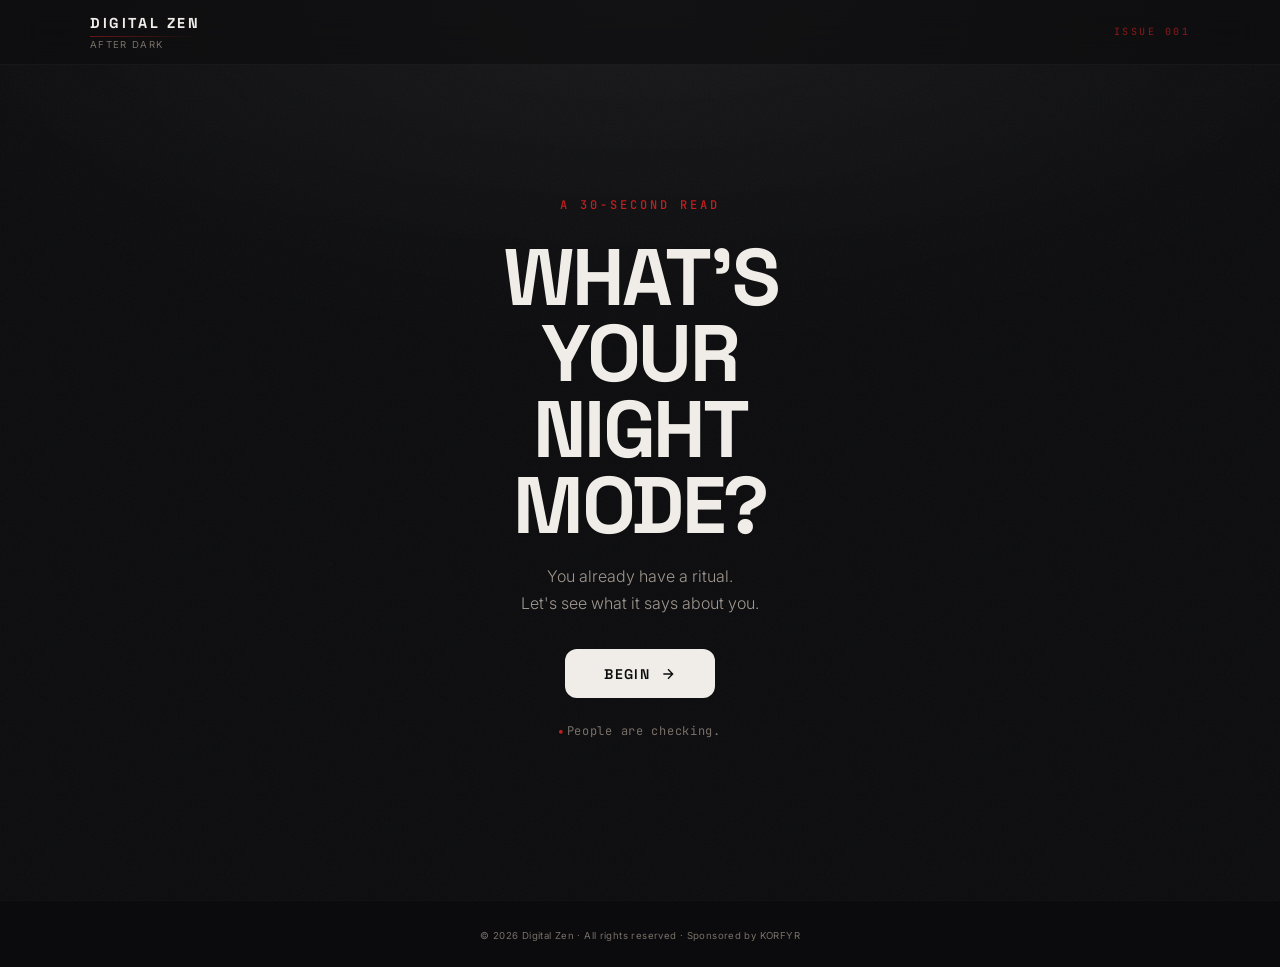
==== commit 1b2cbd99: "Viral optimization: expand hybrid text, reorder result, add share card 1.1 — Expand hybrid archetype" ====
--- a/index.html
+++ b/index.html
@@ -28,7 +28,7 @@
   <link rel="preconnect" href="https://fonts.gstatic.com" crossorigin />
   <link href="https://fonts.googleapis.com/css2?family=JetBrains+Mono:wght@400;500&family=Space+Grotesk:wght@400;500;600;700&family=Inter:wght@300;400;500;600&display=swap" rel="stylesheet" />
 
-  <link rel="stylesheet" href="style.css?v=5" />
+  <link rel="stylesheet" href="style.css?v=6" />
 </head>
 <body>
 
@@ -270,6 +270,12 @@
             <span class="result__freq-label">Frequency</span>
             <div class="result__freq-bar"><div class="result__freq-fill" id="resultFreq"></div></div>
           </div>
+        </div>
+
+        <div class="result__body" id="resultBody"></div>
+
+        <div class="result__insight">
+          <p id="resultInsight"></p>
         </div>
 
         <div class="result__share">
@@ -318,17 +324,25 @@
               <svg width="12" height="12" viewBox="0 0 24 24" fill="currentColor" aria-hidden="true"><path d="M17.472 14.382c-.297-.149-1.758-.867-2.03-.967-.273-.099-.471-.148-.67.15-.197.297-.767.966-.94 1.164-.173.199-.347.223-.644.075-.297-.15-1.255-.463-2.39-1.475-.883-.788-1.48-1.761-1.653-2.059-.173-.297-.018-.458.13-.606.134-.133.298-.347.446-.52.149-.174.198-.298.298-.497.099-.198.05-.371-.025-.52-.075-.149-.669-1.612-.916-2.207-.242-.579-.487-.5-.669-.51-.173-.008-.371-.01-.57-.01-.198 0-.52.074-.792.372-.272.297-1.04 1.016-1.04 2.479 0 1.462 1.065 2.875 1.213 3.074.149.198 2.096 3.2 5.077 4.487.709.306 1.262.489 1.694.625.712.227 1.36.195 1.871.118.571-.085 1.758-.719 2.006-1.413.248-.694.248-1.289.173-1.413-.074-.124-.272-.198-.57-.347m-5.421 7.403h-.004a9.87 9.87 0 01-5.031-1.378l-.361-.214-3.741.982.998-3.648-.235-.374a9.86 9.86 0 01-1.51-5.26c.001-5.45 4.436-9.884 9.888-9.884 2.64 0 5.122 1.03 6.988 2.898a9.825 9.825 0 012.893 6.994c-.003 5.45-4.437 9.884-9.885 9.884m8.413-18.297A11.815 11.815 0 0012.05 0C5.495 0 .16 5.335.157 11.892c0 2.096.547 4.142 1.588 5.945L.057 24l6.305-1.654a11.882 11.882 0 005.683 1.448h.005c6.554 0 11.89-5.335 11.893-11.893a11.821 11.821 0 00-3.48-8.413z"/></svg>
               <span>WhatsApp</span>
             </a>
+            <!-- SMS/iMessage — rendered by JS on mobile only -->
+            <a class="share__pill share__pill--sms" id="shareSms" href="#" aria-label="Share via text" style="display:none">
+              <svg width="12" height="12" viewBox="0 0 24 24" fill="none" stroke="currentColor" stroke-width="2" aria-hidden="true"><path d="M21 15a2 2 0 01-2 2H7l-4 4V5a2 2 0 012-2h14a2 2 0 012 2z"/></svg>
+              <span>Text</span>
+            </a>
             <button class="share__pill share__pill--copy" id="shareCopyPill" type="button" aria-label="Copy link">
               <svg width="12" height="12" viewBox="0 0 24 24" fill="none" stroke="currentColor" stroke-width="2" aria-hidden="true"><path d="M10 13a5 5 0 007.54.54l3-3a5 5 0 00-7.07-7.07l-1.72 1.71"/><path d="M14 11a5 5 0 00-7.54-.54l-3 3a5 5 0 007.07 7.07l1.71-1.71"/></svg>
               <span>Copy Link</span>
             </button>
           </div>
-        </div>
-
-        <div class="result__body" id="resultBody"></div>
-
-        <div class="result__insight">
-          <p id="resultInsight"></p>
+
+          <!-- Save share card for Instagram Stories / screenshots -->
+          <button class="btn btn--save-card" id="saveCardBtn" type="button">
+            <svg width="14" height="14" viewBox="0 0 24 24" fill="none" stroke="currentColor" stroke-width="2" aria-hidden="true"><rect x="3" y="3" width="18" height="18" rx="2"/><circle cx="8.5" cy="8.5" r="1.5"/><path d="M21 15l-5-5L5 21"/></svg>
+            <span>Save Card</span>
+          </button>
+
+          <!-- Challenge a friend — directed share (higher conversion than broadcast) -->
+          <button class="challenge-link" id="challengeBtn" type="button">Send to someone specific &rarr;</button>
         </div>
 
         <!-- KORFYR Curiosity Block -->
@@ -388,6 +402,6 @@
     </div>
   </footer>
 
-  <script src="script.js?v=5"></script>
+  <script src="script.js?v=6"></script>
 </body>
 </html>
--- a/style.css
+++ b/style.css
@@ -781,6 +781,44 @@
   border-color: rgba(196, 30, 30, 0.35);
 }
 
+/* ─── Save Card button ─── */
+.btn--save-card {
+  display: inline-flex; align-items: center; gap: 0.5rem;
+  margin-top: 0.75rem;
+  padding: 0.5rem 1.2rem;
+  background: rgba(255, 255, 255, 0.04);
+  border: 1px solid var(--border);
+  border-radius: var(--radius);
+  font-family: var(--font-display);
+  font-size: 0.75rem; font-weight: 500;
+  letter-spacing: 0.08em; text-transform: uppercase;
+  color: var(--text-muted);
+  cursor: pointer;
+  transition: border-color 150ms ease, color 150ms ease, background 150ms ease;
+  opacity: 0;
+  animation: shareEnter 0.3s cubic-bezier(0.16, 1, 0.3, 1) calc(var(--delay-share, 2s) + 0.35s) both;
+}
+.btn--save-card:hover {
+  border-color: var(--border-hover);
+  color: var(--text-secondary);
+  background: rgba(255, 255, 255, 0.06);
+}
+
+/* ─── Challenge link ─── */
+.challenge-link {
+  display: block;
+  margin-top: 1rem;
+  background: none; border: none;
+  font-family: var(--font-body);
+  font-size: 0.78rem; font-weight: 400;
+  color: var(--text-muted);
+  cursor: pointer;
+  transition: color 150ms ease;
+  opacity: 0;
+  animation: shareEnter 0.3s cubic-bezier(0.16, 1, 0.3, 1) calc(var(--delay-share, 2s) + 0.45s) both;
+}
+.challenge-link:hover { color: var(--text-secondary); }
+
 /* ─── Capture primer ─── */
 .capture__primer {
   font-size: 0.82rem;
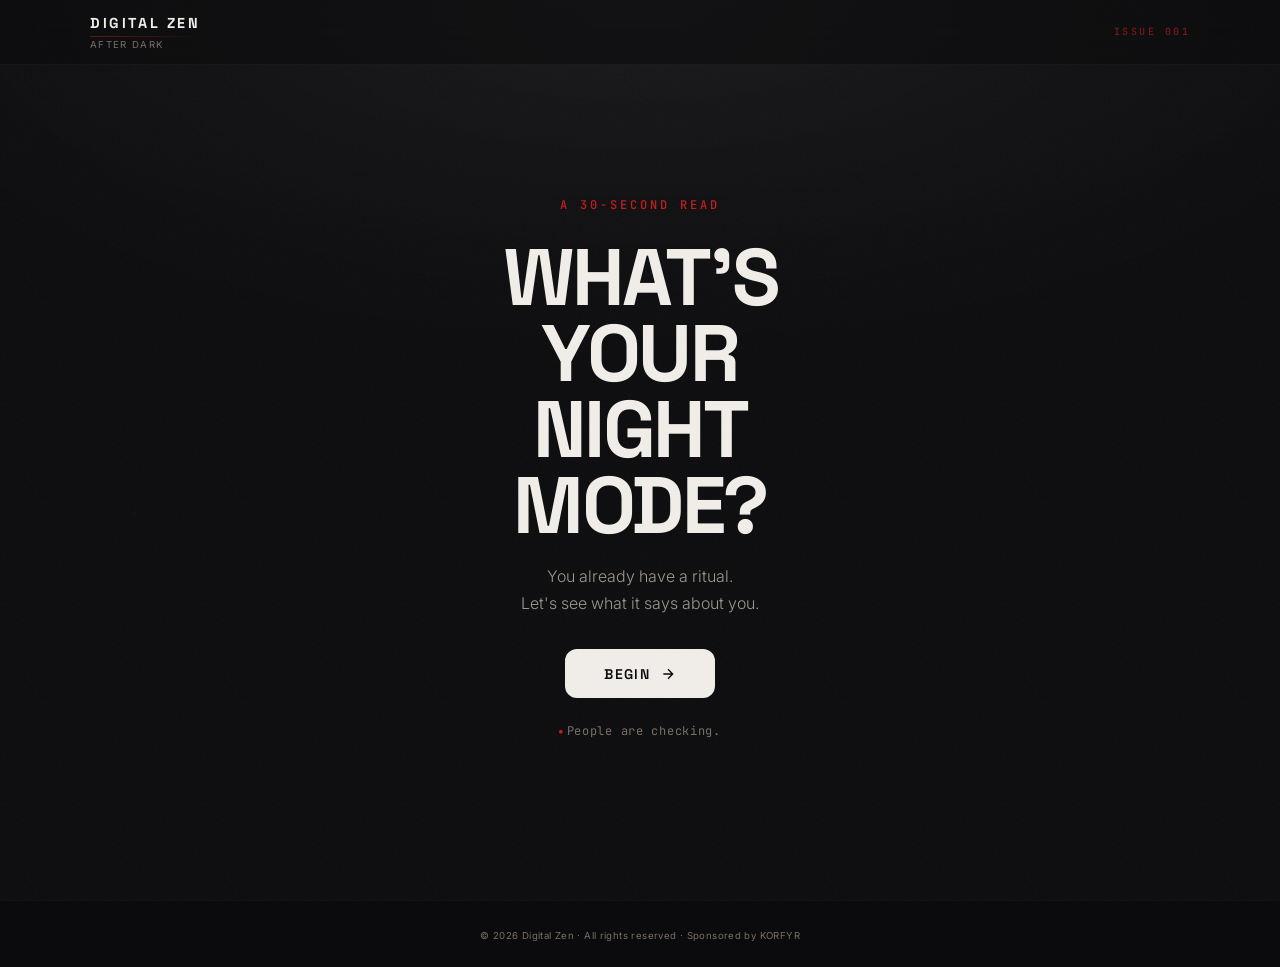
==== commit 6150c9c4: "Move Save Card into pills row; center challenge link https://claude.ai/code/session_01KYxLwzRebCpa4o" ====
--- a/index.html
+++ b/index.html
@@ -333,13 +333,12 @@
               <svg width="12" height="12" viewBox="0 0 24 24" fill="none" stroke="currentColor" stroke-width="2" aria-hidden="true"><path d="M10 13a5 5 0 007.54.54l3-3a5 5 0 00-7.07-7.07l-1.72 1.71"/><path d="M14 11a5 5 0 00-7.54-.54l-3 3a5 5 0 007.07 7.07l1.71-1.71"/></svg>
               <span>Copy Link</span>
             </button>
+            <!-- Save share card for Instagram Stories / screenshots -->
+            <button class="share__pill share__pill--card" id="saveCardBtn" type="button" aria-label="Save share card">
+              <svg width="12" height="12" viewBox="0 0 24 24" fill="none" stroke="currentColor" stroke-width="2" aria-hidden="true"><rect x="3" y="3" width="18" height="18" rx="2"/><circle cx="8.5" cy="8.5" r="1.5"/><path d="M21 15l-5-5L5 21"/></svg>
+              <span>Save Card</span>
+            </button>
           </div>
-
-          <!-- Save share card for Instagram Stories / screenshots -->
-          <button class="btn btn--save-card" id="saveCardBtn" type="button">
-            <svg width="14" height="14" viewBox="0 0 24 24" fill="none" stroke="currentColor" stroke-width="2" aria-hidden="true"><rect x="3" y="3" width="18" height="18" rx="2"/><circle cx="8.5" cy="8.5" r="1.5"/><path d="M21 15l-5-5L5 21"/></svg>
-            <span>Save Card</span>
-          </button>
 
           <!-- Challenge a friend — directed share (higher conversion than broadcast) -->
           <button class="challenge-link" id="challengeBtn" type="button">Send to someone specific &rarr;</button>
--- a/style.css
+++ b/style.css
@@ -781,33 +781,11 @@
   border-color: rgba(196, 30, 30, 0.35);
 }
 
-/* ─── Save Card button ─── */
-.btn--save-card {
-  display: inline-flex; align-items: center; gap: 0.5rem;
-  margin-top: 0.75rem;
-  padding: 0.5rem 1.2rem;
-  background: rgba(255, 255, 255, 0.04);
-  border: 1px solid var(--border);
-  border-radius: var(--radius);
-  font-family: var(--font-display);
-  font-size: 0.75rem; font-weight: 500;
-  letter-spacing: 0.08em; text-transform: uppercase;
-  color: var(--text-muted);
-  cursor: pointer;
-  transition: border-color 150ms ease, color 150ms ease, background 150ms ease;
-  opacity: 0;
-  animation: shareEnter 0.3s cubic-bezier(0.16, 1, 0.3, 1) calc(var(--delay-share, 2s) + 0.35s) both;
-}
-.btn--save-card:hover {
-  border-color: var(--border-hover);
-  color: var(--text-secondary);
-  background: rgba(255, 255, 255, 0.06);
-}
-
 /* ─── Challenge link ─── */
 .challenge-link {
   display: block;
   margin-top: 1rem;
+  text-align: center;
   background: none; border: none;
   font-family: var(--font-body);
   font-size: 0.78rem; font-weight: 400;
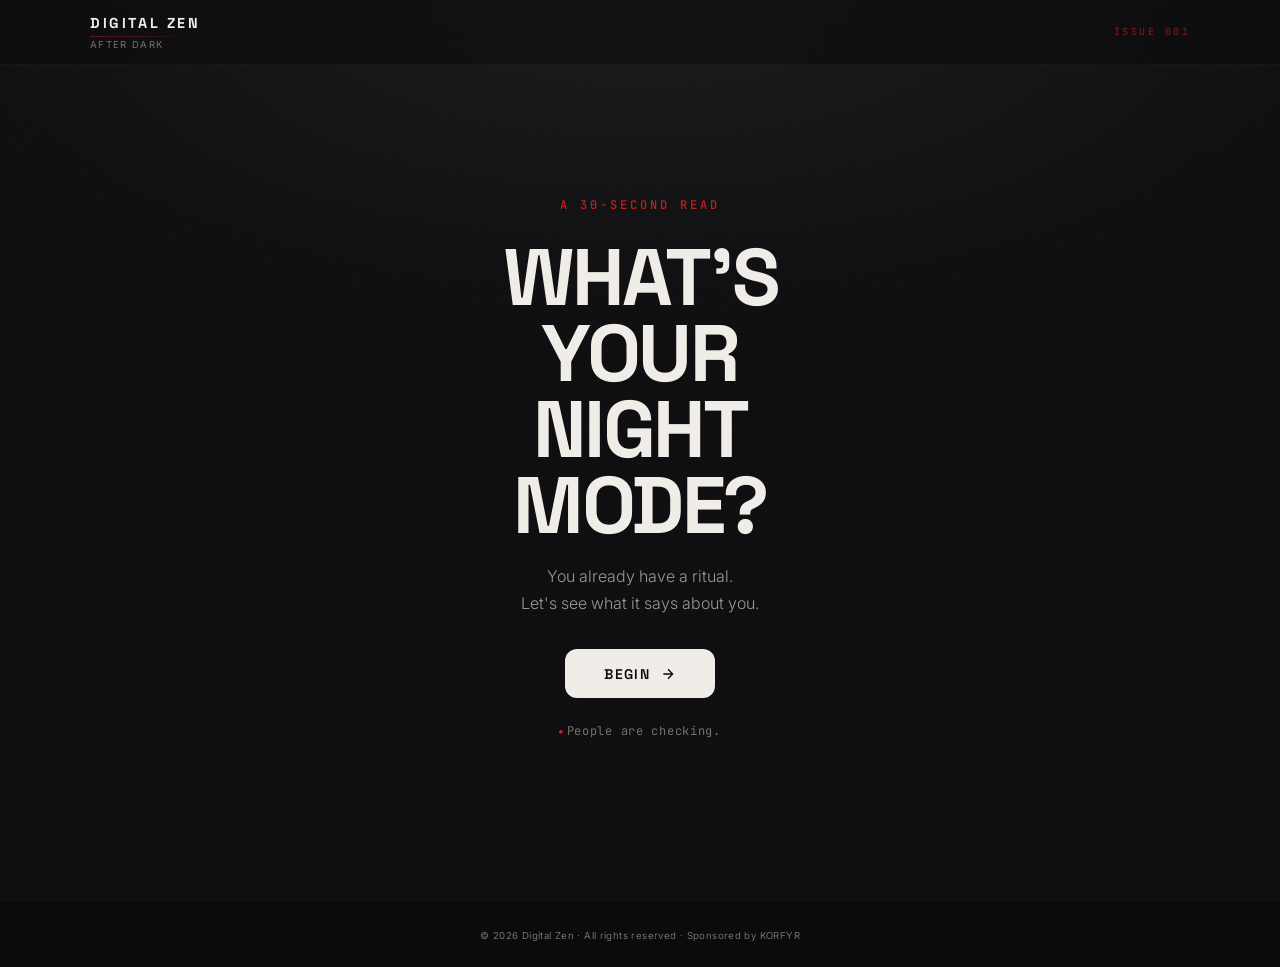
==== commit 78336268: "Remove challenge link; fix share button animations to start fresh on reveal - Remove 'Send to someon" ====
--- a/index.html
+++ b/index.html
@@ -340,8 +340,6 @@
             </button>
           </div>
 
-          <!-- Challenge a friend — directed share (higher conversion than broadcast) -->
-          <button class="challenge-link" id="challengeBtn" type="button">Send to someone specific &rarr;</button>
         </div>
 
         <!-- KORFYR Curiosity Block -->
--- a/style.css
+++ b/style.css
@@ -692,7 +692,6 @@
   background-position: 100% 0;
   pointer-events: none;
   opacity: 0;
-  animation: shareShimmer 3.5s ease-in-out 1.8s infinite;
 }
 @keyframes shareShimmer {
   /* Bright spot sweeps left-to-right through the button */
@@ -710,12 +709,19 @@
   border: 1px solid rgba(255, 255, 255, 0.18);
   pointer-events: none;
   opacity: 0;
-  animation: sharePingRing 2.8s cubic-bezier(0.16, 1, 0.3, 1) 1s infinite;
 }
 @keyframes sharePingRing {
   0%   { transform: scale(1);    opacity: 0; }
   12%  { opacity: 0.5; }
   100% { transform: scale(1.07); opacity: 0; }
+}
+
+/* Animations start fresh when share button becomes visible */
+.btn--share.share-alive::after {
+  animation: shareShimmer 3.5s ease-in-out 0.3s infinite;
+}
+.btn--share.share-alive::before {
+  animation: sharePingRing 2.8s cubic-bezier(0.16, 1, 0.3, 1) 0s infinite;
 }
 
 /* Shared state — animations settle after user acts */
@@ -781,21 +787,6 @@
   border-color: rgba(196, 30, 30, 0.35);
 }
 
-/* ─── Challenge link ─── */
-.challenge-link {
-  display: block;
-  margin-top: 1rem;
-  text-align: center;
-  background: none; border: none;
-  font-family: var(--font-body);
-  font-size: 0.78rem; font-weight: 400;
-  color: var(--text-muted);
-  cursor: pointer;
-  transition: color 150ms ease;
-  opacity: 0;
-  animation: shareEnter 0.3s cubic-bezier(0.16, 1, 0.3, 1) calc(var(--delay-share, 2s) + 0.45s) both;
-}
-.challenge-link:hover { color: var(--text-secondary); }
 
 /* ─── Capture primer ─── */
 .capture__primer {
@@ -2602,21 +2593,6 @@
   100% { opacity: 0;    transform: scaleX(1); }
 }
 
-/* ── Share button one-shot attention pulse ── */
-.result__share { position: relative; }
-.result__share.share--pulse::after {
-  content: '';
-  position: absolute;
-  inset: -8px;
-  border: 1px solid rgba(255,255,255,0.2);
-  border-radius: inherit;
-  animation: sharePulse 0.9s ease-out forwards;
-  pointer-events: none;
-}
-@keyframes sharePulse {
-  0%   { opacity: 0.8; transform: scale(1); }
-  100% { opacity: 0; transform: scale(1.05); }
-}
 
 /* ── Social proof line ── */
 .result__share-social {
@@ -2789,7 +2765,6 @@
 /* ── Reduced-motion overrides for new animations ── */
 @media (prefers-reduced-motion: reduce) {
   .scan-line.active { animation: none !important; }
-  .result__share.share--pulse::after { animation: none !important; }
   .btn--capture.capture-ready { animation: none !important; }
   .korfyr-shutdown.active::after { animation: none !important; }
   [data-archetype="ghost"].screen--result.active .result__archetype { animation: none !important; opacity: 1 !important; transform: none !important; }
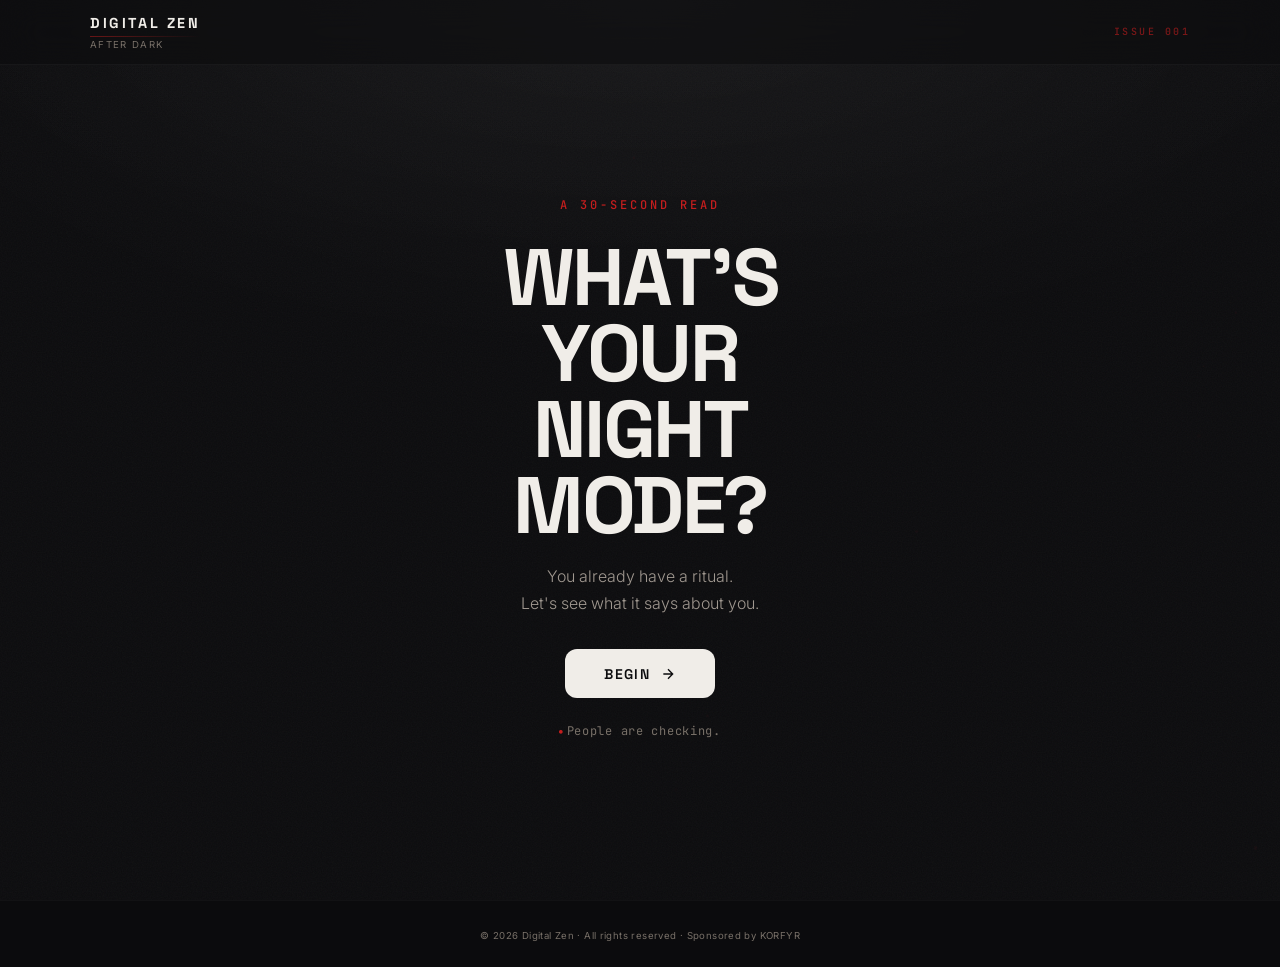
==== commit 21833065: "Rename 'Save Card' pill to 'Share Card' with share/upload icon https://claude.ai/code/session_01KYxL" ====
--- a/index.html
+++ b/index.html
@@ -333,10 +333,10 @@
               <svg width="12" height="12" viewBox="0 0 24 24" fill="none" stroke="currentColor" stroke-width="2" aria-hidden="true"><path d="M10 13a5 5 0 007.54.54l3-3a5 5 0 00-7.07-7.07l-1.72 1.71"/><path d="M14 11a5 5 0 00-7.54-.54l-3 3a5 5 0 007.07 7.07l1.71-1.71"/></svg>
               <span>Copy Link</span>
             </button>
-            <!-- Save share card for Instagram Stories / screenshots -->
-            <button class="share__pill share__pill--card" id="saveCardBtn" type="button" aria-label="Save share card">
-              <svg width="12" height="12" viewBox="0 0 24 24" fill="none" stroke="currentColor" stroke-width="2" aria-hidden="true"><rect x="3" y="3" width="18" height="18" rx="2"/><circle cx="8.5" cy="8.5" r="1.5"/><path d="M21 15l-5-5L5 21"/></svg>
-              <span>Save Card</span>
+            <!-- Share card for Instagram Stories / screenshots — native share sheet on mobile, download on desktop -->
+            <button class="share__pill share__pill--card" id="saveCardBtn" type="button" aria-label="Share or download your result card">
+              <svg width="12" height="12" viewBox="0 0 24 24" fill="none" stroke="currentColor" stroke-width="2" aria-hidden="true"><path d="M4 12v8a2 2 0 002 2h12a2 2 0 002-2v-8"/><polyline points="16 6 12 2 8 6"/><line x1="12" y1="2" x2="12" y2="15"/></svg>
+              <span>Share Card</span>
             </button>
           </div>
 
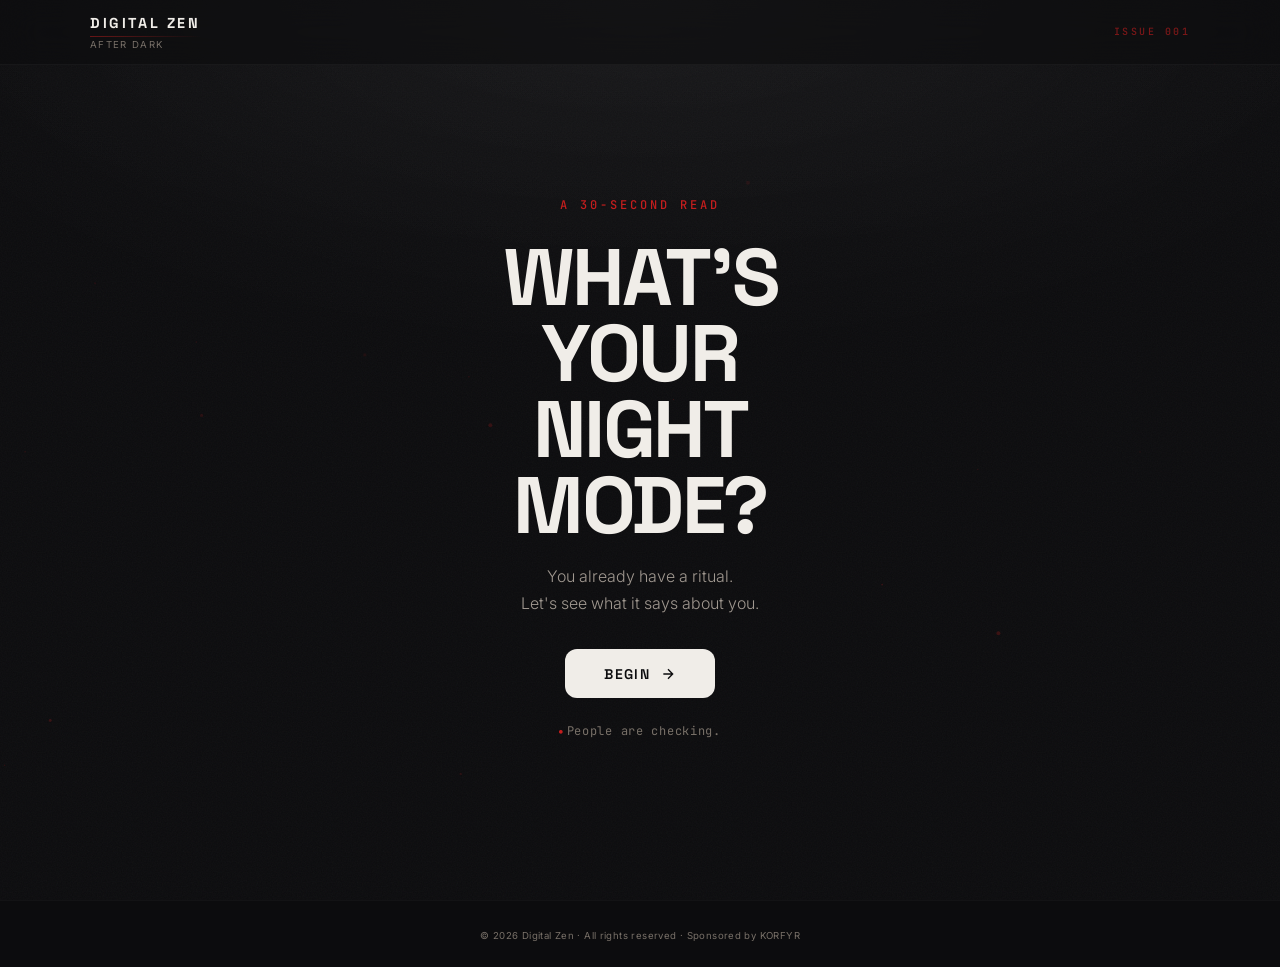
==== commit 1951034e: "Move share CTA above body text; add Threads, Reddit, Telegram pills UX: the result reveal is the dop" ====
--- a/index.html
+++ b/index.html
@@ -272,12 +272,6 @@
           </div>
         </div>
 
-        <div class="result__body" id="resultBody"></div>
-
-        <div class="result__insight">
-          <p id="resultInsight"></p>
-        </div>
-
         <div class="result__share">
           <!-- Enhancement 1: Animated share preview mockup — plays briefly then fades -->
           <div class="share-preview" id="sharePreview" aria-hidden="true">
@@ -319,6 +313,14 @@
               <svg width="12" height="12" viewBox="0 0 24 24" fill="currentColor" aria-hidden="true"><path d="M18 2h-3a5 5 0 00-5 5v3H7v4h3v8h4v-8h3l1-4h-4V7a1 1 0 011-1h3z"/></svg>
               <span>Facebook</span>
             </a>
+            <a class="share__pill share__pill--threads" id="shareThreads" href="#" target="_blank" rel="noopener noreferrer" aria-label="Share on Threads">
+              <svg width="12" height="12" viewBox="0 0 192 192" fill="currentColor" aria-hidden="true"><path d="M141.537 88.988a66 66 0 00-2.518-1.143c-1.482-27.307-16.403-42.94-41.457-43.1h-.34c-14.986 0-27.449 6.396-35.12 18.036l13.779 9.452c5.73-8.695 14.724-10.548 21.348-10.548h.23c8.249.053 14.474 2.452 18.502 7.13 2.932 3.405 4.893 8.11 5.864 14.05-7.314-1.243-15.224-1.626-23.68-1.14-23.82 1.371-39.134 15.264-38.105 34.568.522 9.792 5.4 18.216 13.735 23.719 7.047 4.652 16.124 6.927 25.557 6.412 12.458-.683 22.231-5.436 29.049-14.127 5.178-6.6 8.453-15.153 9.899-25.93 5.937 3.583 10.337 8.298 12.767 13.966 4.132 9.635 4.373 25.468-8.546 38.376-11.319 11.308-24.925 16.2-45.488 16.351-22.809-.169-40.06-7.484-51.275-21.742C35.236 139.966 29.808 120.682 29.605 96c.203-24.682 5.63-43.966 16.133-57.317C56.954 24.425 74.204 17.11 97.013 16.94c22.975.17 40.526 7.52 52.171 21.847 5.71 7.026 10.015 15.86 12.853 26.162l16.147-4.308c-3.44-12.68-8.853-23.606-16.219-32.668C147.036 9.607 125.202.195 97.07 0h-.113C68.882.195 47.292 9.642 32.788 28.08 19.882 44.485 13.224 67.315 13.01 96v.5c.214 28.685 6.872 51.515 19.778 67.92 14.504 18.438 36.094 27.884 64.172 28.08h.113c24.98-.172 42.61-6.698 57.053-21.166 18.963-18.929 18.392-42.749 12.147-57.214-4.484-10.454-13.033-18.945-24.736-24.132zm-43.612 40.83c-10.427.587-21.258-4.098-21.82-14.135-.427-8.01 5.702-16.957 24.236-18.01 2.121-.123 4.206-.184 6.261-.184 6.093 0 11.808.606 17.035 1.764-1.938 24.26-15.519 30-25.712 30.565z"/></svg>
+              <span>Threads</span>
+            </a>
+            <a class="share__pill share__pill--reddit" id="shareReddit" href="#" target="_blank" rel="noopener noreferrer" aria-label="Share on Reddit">
+              <svg width="12" height="12" viewBox="0 0 24 24" fill="currentColor" aria-hidden="true"><path d="M12 0A12 12 0 0 0 0 12a12 12 0 0 0 12 12 12 12 0 0 0 12-12A12 12 0 0 0 12 0zm5.01 4.744c.688 0 1.25.561 1.25 1.249a1.25 1.25 0 0 1-2.498.056l-2.597-.547-.8 3.747c1.824.07 3.48.632 4.674 1.488.308-.309.73-.491 1.207-.491.968 0 1.754.786 1.754 1.754 0 .716-.435 1.333-1.01 1.614a3.111 3.111 0 0 1 .042.52c0 2.694-3.13 4.87-7.004 4.87-3.874 0-7.004-2.176-7.004-4.87 0-.183.015-.366.043-.534A1.748 1.748 0 0 1 4.028 12c0-.968.786-1.754 1.754-1.754.463 0 .898.196 1.207.49 1.207-.883 2.878-1.43 4.744-1.487l.885-4.182a.342.342 0 0 1 .14-.197.35.35 0 0 1 .238-.042l2.906.617a1.214 1.214 0 0 1 1.108-.701zM9.25 12C8.561 12 8 12.562 8 13.25c0 .687.561 1.248 1.25 1.248.687 0 1.248-.561 1.248-1.249 0-.688-.561-1.249-1.249-1.249zm5.5 0c-.687 0-1.248.561-1.248 1.25 0 .687.561 1.248 1.249 1.248.688 0 1.249-.561 1.249-1.249 0-.687-.562-1.249-1.25-1.249zm-5.466 3.99a.327.327 0 0 0-.231.094.33.33 0 0 0 0 .463c.842.842 2.484.913 2.961.913.477 0 2.105-.056 2.961-.913a.361.361 0 0 0 .029-.463.33.33 0 0 0-.464 0c-.547.533-1.684.73-2.512.73-.828 0-1.979-.196-2.512-.73a.326.326 0 0 0-.232-.095z"/></svg>
+              <span>Reddit</span>
+            </a>
             <!-- Enhancement 7: WhatsApp — rendered by JS on mobile only -->
             <a class="share__pill share__pill--wa" id="shareWa" href="#" target="_blank" rel="noopener noreferrer" aria-label="Share on WhatsApp" style="display:none">
               <svg width="12" height="12" viewBox="0 0 24 24" fill="currentColor" aria-hidden="true"><path d="M17.472 14.382c-.297-.149-1.758-.867-2.03-.967-.273-.099-.471-.148-.67.15-.197.297-.767.966-.94 1.164-.173.199-.347.223-.644.075-.297-.15-1.255-.463-2.39-1.475-.883-.788-1.48-1.761-1.653-2.059-.173-.297-.018-.458.13-.606.134-.133.298-.347.446-.52.149-.174.198-.298.298-.497.099-.198.05-.371-.025-.52-.075-.149-.669-1.612-.916-2.207-.242-.579-.487-.5-.669-.51-.173-.008-.371-.01-.57-.01-.198 0-.52.074-.792.372-.272.297-1.04 1.016-1.04 2.479 0 1.462 1.065 2.875 1.213 3.074.149.198 2.096 3.2 5.077 4.487.709.306 1.262.489 1.694.625.712.227 1.36.195 1.871.118.571-.085 1.758-.719 2.006-1.413.248-.694.248-1.289.173-1.413-.074-.124-.272-.198-.57-.347m-5.421 7.403h-.004a9.87 9.87 0 01-5.031-1.378l-.361-.214-3.741.982.998-3.648-.235-.374a9.86 9.86 0 01-1.51-5.26c.001-5.45 4.436-9.884 9.888-9.884 2.64 0 5.122 1.03 6.988 2.898a9.825 9.825 0 012.893 6.994c-.003 5.45-4.437 9.884-9.885 9.884m8.413-18.297A11.815 11.815 0 0012.05 0C5.495 0 .16 5.335.157 11.892c0 2.096.547 4.142 1.588 5.945L.057 24l6.305-1.654a11.882 11.882 0 005.683 1.448h.005c6.554 0 11.89-5.335 11.893-11.893a11.821 11.821 0 00-3.48-8.413z"/></svg>
@@ -328,6 +330,10 @@
             <a class="share__pill share__pill--sms" id="shareSms" href="#" aria-label="Share via text" style="display:none">
               <svg width="12" height="12" viewBox="0 0 24 24" fill="none" stroke="currentColor" stroke-width="2" aria-hidden="true"><path d="M21 15a2 2 0 01-2 2H7l-4 4V5a2 2 0 012-2h14a2 2 0 012 2z"/></svg>
               <span>Text</span>
+            </a>
+            <a class="share__pill share__pill--tg" id="shareTelegram" href="#" target="_blank" rel="noopener noreferrer" aria-label="Share on Telegram">
+              <svg width="12" height="12" viewBox="0 0 24 24" fill="currentColor" aria-hidden="true"><path d="M11.944 0A12 12 0 0 0 0 12a12 12 0 0 0 12 12 12 12 0 0 0 12-12A12 12 0 0 0 12 0a12 12 0 0 0-.056 0zm4.962 7.224c.1-.002.321.023.465.14a.506.506 0 0 1 .171.325c.016.093.036.306.02.472-.18 1.898-.962 6.502-1.36 8.627-.168.9-.499 1.201-.82 1.23-.696.065-1.225-.46-1.9-.902-1.056-.693-1.653-1.124-2.678-1.8-1.185-.78-.417-1.21.258-1.91.177-.184 3.247-2.977 3.307-3.23.007-.032.014-.15-.056-.212s-.174-.041-.249-.024c-.106.024-1.793 1.14-5.061 3.345-.48.33-.913.49-1.302.48-.428-.008-1.252-.241-1.865-.44-.752-.245-1.349-.374-1.297-.789.027-.216.325-.437.893-.663 3.498-1.524 5.83-2.529 6.998-3.014 3.332-1.386 4.025-1.627 4.476-1.635z"/></svg>
+              <span>Telegram</span>
             </a>
             <button class="share__pill share__pill--copy" id="shareCopyPill" type="button" aria-label="Copy link">
               <svg width="12" height="12" viewBox="0 0 24 24" fill="none" stroke="currentColor" stroke-width="2" aria-hidden="true"><path d="M10 13a5 5 0 007.54.54l3-3a5 5 0 00-7.07-7.07l-1.72 1.71"/><path d="M14 11a5 5 0 00-7.54-.54l-3 3a5 5 0 007.07 7.07l1.71-1.71"/></svg>
@@ -340,6 +346,12 @@
             </button>
           </div>
 
+        </div>
+
+        <div class="result__body" id="resultBody"></div>
+
+        <div class="result__insight">
+          <p id="resultInsight"></p>
         </div>
 
         <!-- KORFYR Curiosity Block -->
--- a/style.css
+++ b/style.css
@@ -423,7 +423,7 @@
   box-shadow: inset 3px 0 0 transparent;
   min-height: 56px;
   position: relative;
-  overflow: hidden;
+  overflow: clip; /* clip visually without restricting touch hit-testing (overflow:hidden blocks taps on iOS WebKit) */
 }
 .option::after {
   content: '';
@@ -483,7 +483,7 @@
   top: 0;
   left: 0;
   right: 0;
-  z-index: 100;
+  z-index: 200;
   display: flex;
   align-items: center;
   justify-content: space-between;
@@ -1586,21 +1586,6 @@
 
 /* ─── Option hover — edge light trace (desktop) ─── */
 @media (hover: hover) {
-  .option {
-    position: relative;
-    overflow: hidden;
-  }
-  .option::after {
-    content: '';
-    position: absolute;
-    top: 0; left: -100%; right: 100%; bottom: 0;
-    background: linear-gradient(90deg,
-      transparent,
-      rgba(196, 30, 30, 0.08),
-      transparent);
-    transition: none;
-    pointer-events: none;
-  }
   .option:hover::after {
     animation: optionSweep 0.5s ease-out forwards;
   }
@@ -2254,10 +2239,22 @@
   .share__pills { flex-wrap: wrap; gap: 0.4rem; }
 }
 
-/* ─── WhatsApp pill colour accent ─── */
+/* ─── Platform pill colour accents ─── */
 .share__pill--wa:hover {
   color: #25d366;
   border-color: rgba(37, 211, 102, 0.35);
+}
+.share__pill--threads:hover {
+  color: #e8e8e8;
+  border-color: rgba(232, 232, 232, 0.3);
+}
+.share__pill--reddit:hover {
+  color: #ff4500;
+  border-color: rgba(255, 69, 0, 0.35);
+}
+.share__pill--tg:hover {
+  color: #2aabee;
+  border-color: rgba(42, 171, 238, 0.35);
 }
 
 /* ============================================
@@ -2416,9 +2413,9 @@
    V9: CANVAS VISIBILITY + VISUAL ENERGY
    ============================================ */
 
-/* #5: Let canvas show through — semi-transparent body overlay */
+/* #5: Transparent body so canvas layers (z-index:-1/-2) are fully visible */
 body {
-  background-color: rgba(12, 12, 14, 0.82);
+  background-color: transparent;
 }
 .screen {
   background: transparent;
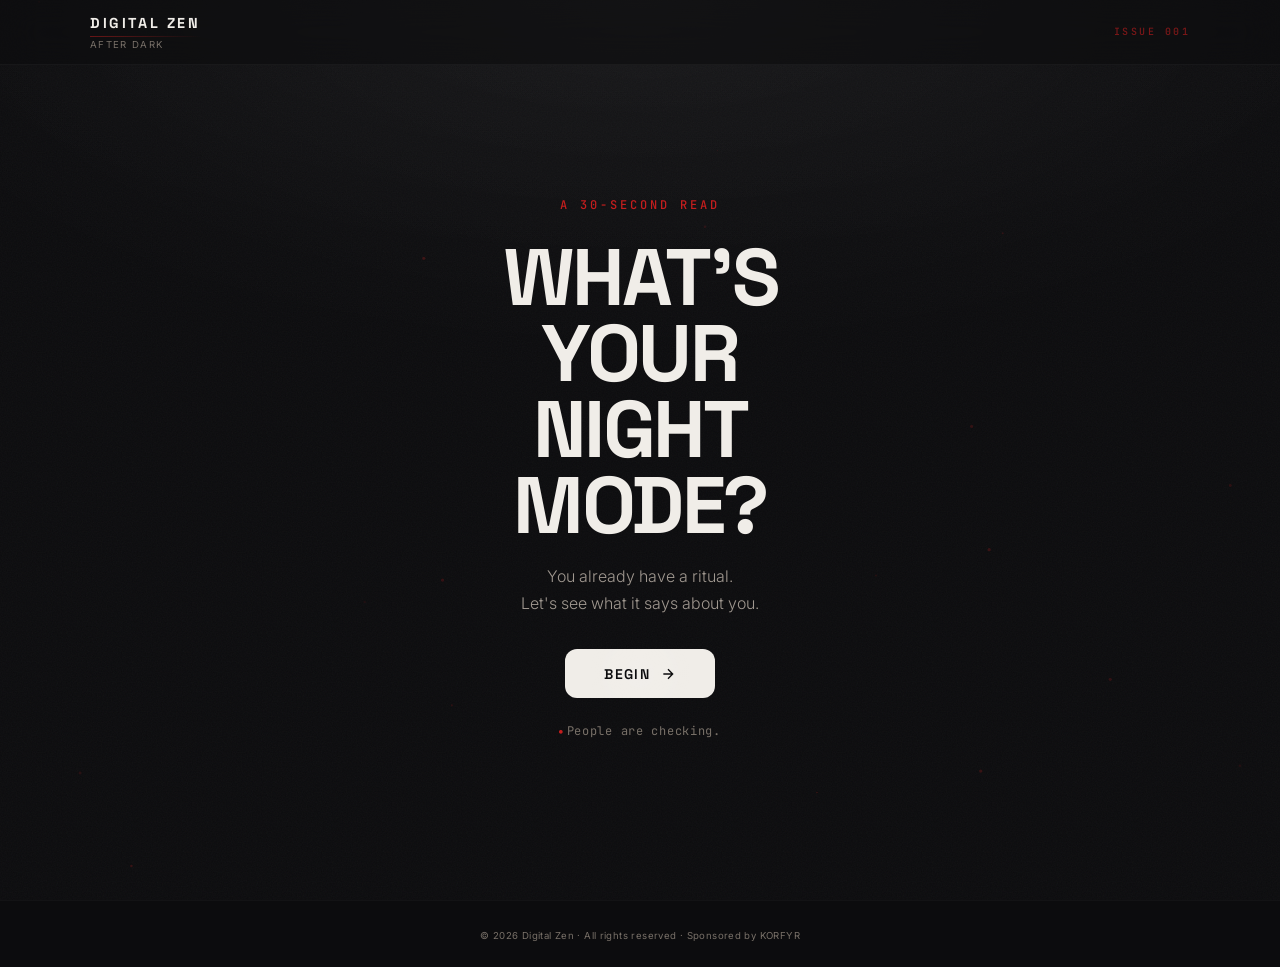
==== commit 08bfa5de: "Remove Facebook share pill — sharer.php is deprecated and non-functional Facebook's sharer.php endpo" ====
--- a/index.html
+++ b/index.html
@@ -308,10 +308,6 @@
             <a class="share__pill" id="shareX" href="#" target="_blank" rel="noopener noreferrer" aria-label="Share on X">
               <svg width="12" height="12" viewBox="0 0 24 24" fill="currentColor" aria-hidden="true"><path d="M18.244 2.25h3.308l-7.227 8.26 8.502 11.24H16.17l-4.714-6.231-5.401 6.231H2.744l7.73-8.835L1.254 2.25H8.08l4.253 5.622zm-1.161 17.52h1.833L7.084 4.126H5.117z"/></svg>
               <span>X</span>
-            </a>
-            <a class="share__pill" id="shareFb" href="#" target="_blank" rel="noopener noreferrer" aria-label="Share on Facebook">
-              <svg width="12" height="12" viewBox="0 0 24 24" fill="currentColor" aria-hidden="true"><path d="M18 2h-3a5 5 0 00-5 5v3H7v4h3v8h4v-8h3l1-4h-4V7a1 1 0 011-1h3z"/></svg>
-              <span>Facebook</span>
             </a>
             <a class="share__pill share__pill--threads" id="shareThreads" href="#" target="_blank" rel="noopener noreferrer" aria-label="Share on Threads">
               <svg width="12" height="12" viewBox="0 0 192 192" fill="currentColor" aria-hidden="true"><path d="M141.537 88.988a66 66 0 00-2.518-1.143c-1.482-27.307-16.403-42.94-41.457-43.1h-.34c-14.986 0-27.449 6.396-35.12 18.036l13.779 9.452c5.73-8.695 14.724-10.548 21.348-10.548h.23c8.249.053 14.474 2.452 18.502 7.13 2.932 3.405 4.893 8.11 5.864 14.05-7.314-1.243-15.224-1.626-23.68-1.14-23.82 1.371-39.134 15.264-38.105 34.568.522 9.792 5.4 18.216 13.735 23.719 7.047 4.652 16.124 6.927 25.557 6.412 12.458-.683 22.231-5.436 29.049-14.127 5.178-6.6 8.453-15.153 9.899-25.93 5.937 3.583 10.337 8.298 12.767 13.966 4.132 9.635 4.373 25.468-8.546 38.376-11.319 11.308-24.925 16.2-45.488 16.351-22.809-.169-40.06-7.484-51.275-21.742C35.236 139.966 29.808 120.682 29.605 96c.203-24.682 5.63-43.966 16.133-57.317C56.954 24.425 74.204 17.11 97.013 16.94c22.975.17 40.526 7.52 52.171 21.847 5.71 7.026 10.015 15.86 12.853 26.162l16.147-4.308c-3.44-12.68-8.853-23.606-16.219-32.668C147.036 9.607 125.202.195 97.07 0h-.113C68.882.195 47.292 9.642 32.788 28.08 19.882 44.485 13.224 67.315 13.01 96v.5c.214 28.685 6.872 51.515 19.778 67.92 14.504 18.438 36.094 27.884 64.172 28.08h.113c24.98-.172 42.61-6.698 57.053-21.166 18.963-18.929 18.392-42.749 12.147-57.214-4.484-10.454-13.033-18.945-24.736-24.132zm-43.612 40.83c-10.427.587-21.258-4.098-21.82-14.135-.427-8.01 5.702-16.957 24.236-18.01 2.121-.123 4.206-.184 6.261-.184 6.093 0 11.808.606 17.035 1.764-1.938 24.26-15.519 30-25.712 30.565z"/></svg>
--- a/style.css
+++ b/style.css
@@ -696,38 +696,47 @@
 @keyframes shareShimmer {
   /* Bright spot sweeps left-to-right through the button */
   0%         { background-position: 100% 0; opacity: 0; }
-  8%         { opacity: 1; }
-  42%, 100%  { background-position: 0% 0;   opacity: 0; }
+  10%        { opacity: 1; }
+  48%, 100%  { background-position: 0% 0;   opacity: 0; }
 }
 
 /* Outer ping ring — quest-objective pulse */
 .btn--share::before {
   content: '';
   position: absolute;
-  inset: -3px;
-  border-radius: calc(var(--radius) + 3px);
-  border: 1px solid rgba(255, 255, 255, 0.18);
+  inset: -4px;
+  border-radius: calc(var(--radius) + 4px);
+  border: 1px solid rgba(255, 255, 255, 0.25);
   pointer-events: none;
   opacity: 0;
 }
 @keyframes sharePingRing {
-  0%   { transform: scale(1);    opacity: 0; }
-  12%  { opacity: 0.5; }
-  100% { transform: scale(1.07); opacity: 0; }
+  0%         { transform: scale(1);    opacity: 0; }
+  8%         { opacity: 0.75; }
+  80%, 100%  { transform: scale(1.12); opacity: 0; }
 }
 
 /* Animations start fresh when share button becomes visible */
 .btn--share.share-alive::after {
-  animation: shareShimmer 3.5s ease-in-out 0.3s infinite;
+  animation: shareShimmer 2.4s ease-in-out 0.2s infinite;
 }
 .btn--share.share-alive::before {
-  animation: sharePingRing 2.8s cubic-bezier(0.16, 1, 0.3, 1) 0s infinite;
+  animation: sharePingRing 2.2s cubic-bezier(0.16, 1, 0.3, 1) 0s infinite;
+}
+/* Border breathes between pings to keep the button visually "alive" */
+@keyframes shareBorderBreath {
+  0%, 100% { border-color: rgba(255, 255, 255, 0.2); }
+  50%       { border-color: rgba(255, 255, 255, 0.48); }
+}
+.btn--share.share-alive {
+  animation: shareBorderBreath 2.2s ease-in-out 0.4s infinite;
 }
 
 /* Shared state — animations settle after user acts */
 .btn--share.shared {
   border-color: rgba(255,255,255,0.1);
   color: var(--text-secondary);
+  animation: none !important;
 }
 .btn--share.shared::before,
 .btn--share.shared::after { display: none; }
@@ -838,7 +847,7 @@
   padding: 0.85rem 1rem;
   background: transparent; border: none; outline: none;
   color: var(--text);
-  font-size: 0.85rem; font-weight: 300;
+  font-size: 16px; font-weight: 300; /* 16px = iOS Safari auto-zoom threshold */
   min-width: 0;
 }
 .capture__input::placeholder { color: var(--text-muted); }
@@ -1057,7 +1066,7 @@
 
   /* ── Capture — compliance text must be readable ── */
   .capture__text { font-size: 0.92rem; }
-  .capture__input { font-size: 0.92rem; padding: 0.9rem 1rem; }
+  .capture__input { font-size: 16px; padding: 0.9rem 1rem; }
   .capture__input-wrap { flex-direction: column; }
   .btn--capture { border-left: none; border-top: 1px solid var(--border); }
   .capture__consent-text { font-size: 0.78rem; line-height: 1.7; }
@@ -1154,6 +1163,16 @@
   .option:active { transform: translateX(3px) scale(0.985); }
 }
 
+/* ─── Option press state — touch feedback (replaces hover sweep on mobile) ─── */
+@media (hover: none) {
+  .option:active {
+    background: var(--bg-elevated);
+    box-shadow: inset 3px 0 0 var(--red), 0 0 12px rgba(196, 30, 30, 0.1);
+    transform: scale(0.99);
+    transition: transform 60ms linear, box-shadow 60ms linear;
+  }
+}
+
 /* ─── Option selected: lock-in with inner glow ─── */
 .option.selected {
   border-color: var(--border-active);
@@ -1351,6 +1370,20 @@
 .quiz.shake {
   animation: microShake 0.12s linear;
 }
+/* Boost shake for touch — larger displacement + micro-scale so it reads on a held device */
+@media (hover: none) {
+  @keyframes microShakeMobile {
+    0%   { transform: translateX(0) scale(1); }
+    20%  { transform: translateX(-5px) scale(0.995); }
+    40%  { transform: translateX(5px) scale(1.005); }
+    60%  { transform: translateX(-3px) scale(0.997); }
+    80%  { transform: translateX(3px) scale(1.003); }
+    100% { transform: translateX(0) scale(1); }
+  }
+  .quiz.shake {
+    animation: microShakeMobile 0.18s linear;
+  }
+}
 
 /* (analyzing flash moved to enhanced section) */
 
@@ -1454,8 +1487,8 @@
 }
 @keyframes ctaBreathe {
   0%, 100% { box-shadow: 0 0 0 rgba(240, 237, 232, 0); }
-  50%      { box-shadow: 0 0 24px rgba(240, 237, 232, 0.08),
-                         0 0 60px rgba(240, 237, 232, 0.03); }
+  50%      { box-shadow: 0 0 24px rgba(240, 237, 232, 0.15),
+                         0 0 60px rgba(240, 237, 232, 0.05); }
 }
 
 /* Light shimmer sweeps across the button like an interactable game object */
@@ -1498,13 +1531,26 @@
   border-radius: calc(var(--radius) + 4px);
   border: 1px solid rgba(240, 237, 232, 0.2);
   pointer-events: none;
-  animation: ctaRingPulse 3s cubic-bezier(0.16, 1, 0.3, 1) 2.5s infinite;
+  animation: ctaRingPulse 3s cubic-bezier(0.16, 1, 0.3, 1) 1.2s infinite;
   opacity: 0;
 }
 @keyframes ctaRingPulse {
   0%   { transform: scale(1);    opacity: 0; }
   12%  { opacity: 0.5; }
   100% { transform: scale(1.25); opacity: 0; }
+}
+
+/* On mobile (no hover), run the ring pulse continuously from the start
+   and nudge the arrow more aggressively since there's no hover to do it. */
+@media (hover: none) {
+  .btn--korfyr::before {
+    animation: ctaRingPulse 2s cubic-bezier(0.16, 1, 0.3, 1) 1s infinite !important;
+    border-color: rgba(240, 237, 232, 0.35) !important;
+    opacity: 0;
+  }
+  .btn--korfyr svg {
+    animation: arrowNudge 2s ease-in-out 1.2s infinite !important;
+  }
 }
 
 /* ─── KORFYR wordmark — subtle glow pulse ─── */
@@ -1571,11 +1617,40 @@
   width: 40%;
   background: linear-gradient(90deg,
     transparent,
-    rgba(255, 255, 255, 0.08),
+    rgba(255, 255, 255, 0.45),
     transparent);
   pointer-events: none;
   animation: ctaShimmer 5s ease-in-out 3s infinite;
   opacity: 0;
+}
+
+/* Stage 1: valid email typed — button wakes up before consent is checked */
+.btn--capture.capture-alive {
+  animation: captureAlivePulse 1.8s ease-in-out infinite;
+}
+@keyframes captureAlivePulse {
+  0%, 100% { box-shadow: 0 0 0 rgba(196, 30, 30, 0); }
+  50%       { box-shadow: 0 0 18px rgba(196, 30, 30, 0.4),
+                          0 0 40px rgba(196, 30, 30, 0.12); }
+}
+.btn--capture.capture-alive::after {
+  animation: captureAliveShimmer 1.6s ease-in-out 0.1s infinite !important;
+}
+@keyframes captureAliveShimmer {
+  0%   { left: -50%; opacity: 0; }
+  10%  { opacity: 1; }
+  80%  { left: 120%; opacity: 0.6; }
+  100% { left: 120%; opacity: 0; }
+}
+/* Stage 2: email + consent valid — brighten on top of stage 1 */
+.btn--capture.capture-alive.ready {
+  background: #ffffff;
+  animation: captureReadyPulse 1.4s ease-in-out infinite;
+}
+@keyframes captureReadyPulse {
+  0%, 100% { box-shadow: 0 0 0 rgba(196, 30, 30, 0); }
+  50%       { box-shadow: 0 0 24px rgba(196, 30, 30, 0.5),
+                          0 0 60px rgba(196, 30, 30, 0.15); }
 }
 
 
@@ -1603,12 +1678,42 @@
 
 /* ─── Start/Splash button — breathing after reveal ─── */
 .btn--pulse {
+  position: relative;
+  background-image: radial-gradient(
+    circle at var(--mx, 50%) var(--my, 50%),
+    rgba(255, 255, 255, 0.09) 0%,
+    transparent 65%
+  );
+  background-color: var(--text);
   animation: clipReveal 0.3s linear 0.9s forwards,
              startBtnBreathe 3s ease-in-out 2s infinite;
 }
 @keyframes startBtnBreathe {
   0%, 100% { box-shadow: 0 0 0 rgba(240, 237, 232, 0); }
-  50%      { box-shadow: 0 0 20px rgba(240, 237, 232, 0.08); }
+  50%      { box-shadow: 0 0 22px rgba(240, 237, 232, 0.2),
+                         0 0 50px rgba(240, 237, 232, 0.06); }
+}
+/* Outer ping ring — fires ~1.8s after button appears, then every 3.5s */
+.btn--pulse::before {
+  content: '';
+  position: absolute;
+  inset: -4px;
+  border-radius: calc(var(--radius) + 4px);
+  border: 1px solid rgba(240, 237, 232, 0.35);
+  pointer-events: none;
+  animation: ctaRingPulse 3.5s cubic-bezier(0.16, 1, 0.3, 1) 1.8s infinite;
+  opacity: 0;
+}
+/* Arrow nudge on the button's SVG */
+.btn--pulse svg {
+  animation: arrowNudge 2.8s ease-in-out 2.2s infinite;
+}
+/* Splash — button appears after archetype loads, fire animations slightly sooner */
+.screen--splash .btn--pulse::before {
+  animation: ctaRingPulse 3.5s cubic-bezier(0.16, 1, 0.3, 1) 1.4s infinite;
+}
+.screen--splash .btn--pulse svg {
+  animation: arrowNudge 2.8s ease-in-out 1.8s infinite;
 }
 
 /* ─── Analyzing screen — CRT scan lines overlay ─── */
@@ -1739,6 +1844,12 @@
     transform: none !important;
     transition: opacity 150ms linear !important;
   }
+  /* Shake fallback: opacity dim instead of transform (JS removes .shake class at 150ms) */
+  .quiz.shake {
+    animation: none !important;
+    transition: opacity 60ms linear !important;
+    opacity: 0.82 !important;
+  }
 }
 
 
@@ -1982,6 +2093,35 @@
   transform: scale(0.95) !important;
   transition: transform 80ms linear !important;
   box-shadow: none !important;
+}
+
+/* ─── BEGIN / FIND OUT hover — game-like lift + ring acceleration ─── */
+@media (hover: hover) {
+  .btn--pulse:hover {
+    transform: scale(1.05) translateY(-1px);
+    box-shadow: 0 4px 36px rgba(240, 237, 232, 0.22),
+                0 0 60px rgba(240, 237, 232, 0.07);
+  }
+  .btn--pulse:hover::before {
+    animation: ctaRingPulse 1.0s cubic-bezier(0.16, 1, 0.3, 1) infinite !important;
+    border-color: rgba(240, 237, 232, 0.55) !important;
+  }
+}
+.btn--pulse:active {
+  transform: scale(0.95) !important;
+  transition: transform 80ms linear !important;
+  box-shadow: none !important;
+}
+/* Touch spotlight flash — brighter center glow on tap (mobile has no hover) */
+@media (hover: none) {
+  .btn--pulse:active,
+  .btn--korfyr:active {
+    background-image: radial-gradient(
+      circle at 50% 50%,
+      rgba(255, 255, 255, 0.22) 0%,
+      transparent 60%
+    ) !important;
+  }
 }
 
 /* Burst ring (JS-injected on click) */
@@ -2762,7 +2902,17 @@
 /* ── Reduced-motion overrides for new animations ── */
 @media (prefers-reduced-motion: reduce) {
   .scan-line.active { animation: none !important; }
-  .btn--capture.capture-ready { animation: none !important; }
+  .btn--capture.capture-ready,
+  .btn--capture.capture-alive,
+  .btn--capture.capture-alive::after,
+  .btn--share.share-alive,
+  .btn--share.share-alive::before,
+  .btn--share.share-alive::after,
+  .btn--pulse::before,
+  .btn--pulse svg,
+  .begin-burst,
+  .begin-flash,
+  .screen--launch-in { animation: none !important; }
   .korfyr-shutdown.active::after { animation: none !important; }
   [data-archetype="ghost"].screen--result.active .result__archetype { animation: none !important; opacity: 1 !important; transform: none !important; }
   [data-archetype="circuit"].screen--result.active .result__archetype { animation: none !important; opacity: 1 !important; }
@@ -2788,6 +2938,47 @@
   100% { transform: scale(0.88); opacity: 0; }
 }
 
+/* Launch burst ring — expands from button center on click */
+.begin-burst {
+  position: fixed;
+  border-radius: 50%;
+  border: 2px solid rgba(240, 237, 232, 0.65);
+  pointer-events: none;
+  z-index: 9999;
+  animation: beginBurstOut 0.55s cubic-bezier(0.16, 1, 0.3, 1) forwards;
+}
+@keyframes beginBurstOut {
+  0%   { transform: scale(0); opacity: 0.9; }
+  100% { transform: scale(4); opacity: 0; }
+}
+
+/* Flash bloom from button center */
+.begin-flash {
+  position: fixed;
+  inset: 0;
+  background: radial-gradient(
+    circle at var(--bx) var(--by),
+    rgba(240, 237, 232, 0.14) 0%,
+    transparent 55%
+  );
+  pointer-events: none;
+  z-index: 9998;
+  animation: beginFlash 0.45s ease-out forwards;
+}
+@keyframes beginFlash {
+  0%   { opacity: 1; }
+  100% { opacity: 0; }
+}
+
+/* Quiz screen scale-in entry — feels like entering the quiz space */
+.screen--launch-in {
+  animation: launchIn 0.24s cubic-bezier(0.16, 1, 0.3, 1) forwards !important;
+}
+@keyframes launchIn {
+  from { opacity: 0; transform: scale(1.04); }
+  to   { opacity: 1; transform: scale(1); }
+}
+
 /* Share preview card — per-archetype border + background tint */
 [data-archetype="architect"] .share-preview__card { border-color: rgba(170,185,210,0.22); background: rgba(170,185,210,0.04); }
 [data-archetype="ghost"]     .share-preview__card { border-color: rgba(200,200,200,0.22); background: rgba(200,200,200,0.04); }
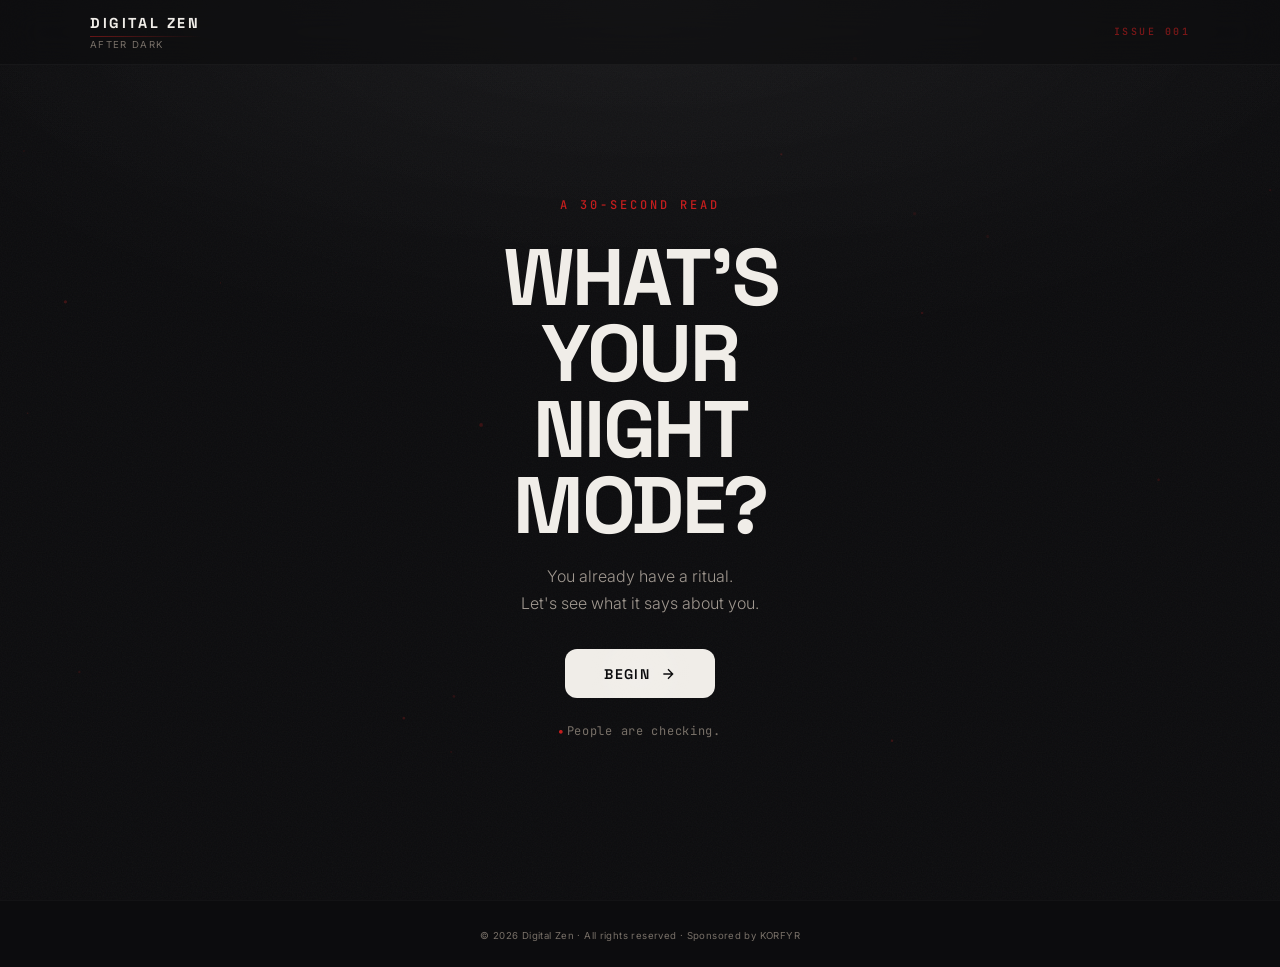
==== commit b123778b: "Restore Facebook share pill for logged-in testing https://claude.ai/code/session_01KYxLwzRebCpa4oXjq" ====
--- a/index.html
+++ b/index.html
@@ -308,6 +308,10 @@
             <a class="share__pill" id="shareX" href="#" target="_blank" rel="noopener noreferrer" aria-label="Share on X">
               <svg width="12" height="12" viewBox="0 0 24 24" fill="currentColor" aria-hidden="true"><path d="M18.244 2.25h3.308l-7.227 8.26 8.502 11.24H16.17l-4.714-6.231-5.401 6.231H2.744l7.73-8.835L1.254 2.25H8.08l4.253 5.622zm-1.161 17.52h1.833L7.084 4.126H5.117z"/></svg>
               <span>X</span>
+            </a>
+            <a class="share__pill" id="shareFb" href="#" target="_blank" rel="noopener noreferrer" aria-label="Share on Facebook">
+              <svg width="12" height="12" viewBox="0 0 24 24" fill="currentColor" aria-hidden="true"><path d="M18 2h-3a5 5 0 00-5 5v3H7v4h3v8h4v-8h3l1-4h-4V7a1 1 0 011-1h3z"/></svg>
+              <span>Facebook</span>
             </a>
             <a class="share__pill share__pill--threads" id="shareThreads" href="#" target="_blank" rel="noopener noreferrer" aria-label="Share on Threads">
               <svg width="12" height="12" viewBox="0 0 192 192" fill="currentColor" aria-hidden="true"><path d="M141.537 88.988a66 66 0 00-2.518-1.143c-1.482-27.307-16.403-42.94-41.457-43.1h-.34c-14.986 0-27.449 6.396-35.12 18.036l13.779 9.452c5.73-8.695 14.724-10.548 21.348-10.548h.23c8.249.053 14.474 2.452 18.502 7.13 2.932 3.405 4.893 8.11 5.864 14.05-7.314-1.243-15.224-1.626-23.68-1.14-23.82 1.371-39.134 15.264-38.105 34.568.522 9.792 5.4 18.216 13.735 23.719 7.047 4.652 16.124 6.927 25.557 6.412 12.458-.683 22.231-5.436 29.049-14.127 5.178-6.6 8.453-15.153 9.899-25.93 5.937 3.583 10.337 8.298 12.767 13.966 4.132 9.635 4.373 25.468-8.546 38.376-11.319 11.308-24.925 16.2-45.488 16.351-22.809-.169-40.06-7.484-51.275-21.742C35.236 139.966 29.808 120.682 29.605 96c.203-24.682 5.63-43.966 16.133-57.317C56.954 24.425 74.204 17.11 97.013 16.94c22.975.17 40.526 7.52 52.171 21.847 5.71 7.026 10.015 15.86 12.853 26.162l16.147-4.308c-3.44-12.68-8.853-23.606-16.219-32.668C147.036 9.607 125.202.195 97.07 0h-.113C68.882.195 47.292 9.642 32.788 28.08 19.882 44.485 13.224 67.315 13.01 96v.5c.214 28.685 6.872 51.515 19.778 67.92 14.504 18.438 36.094 27.884 64.172 28.08h.113c24.98-.172 42.61-6.698 57.053-21.166 18.963-18.929 18.392-42.749 12.147-57.214-4.484-10.454-13.033-18.945-24.736-24.132zm-43.612 40.83c-10.427.587-21.258-4.098-21.82-14.135-.427-8.01 5.702-16.957 24.236-18.01 2.121-.123 4.206-.184 6.261-.184 6.093 0 11.808.606 17.035 1.764-1.938 24.26-15.519 30-25.712 30.565z"/></svg>
